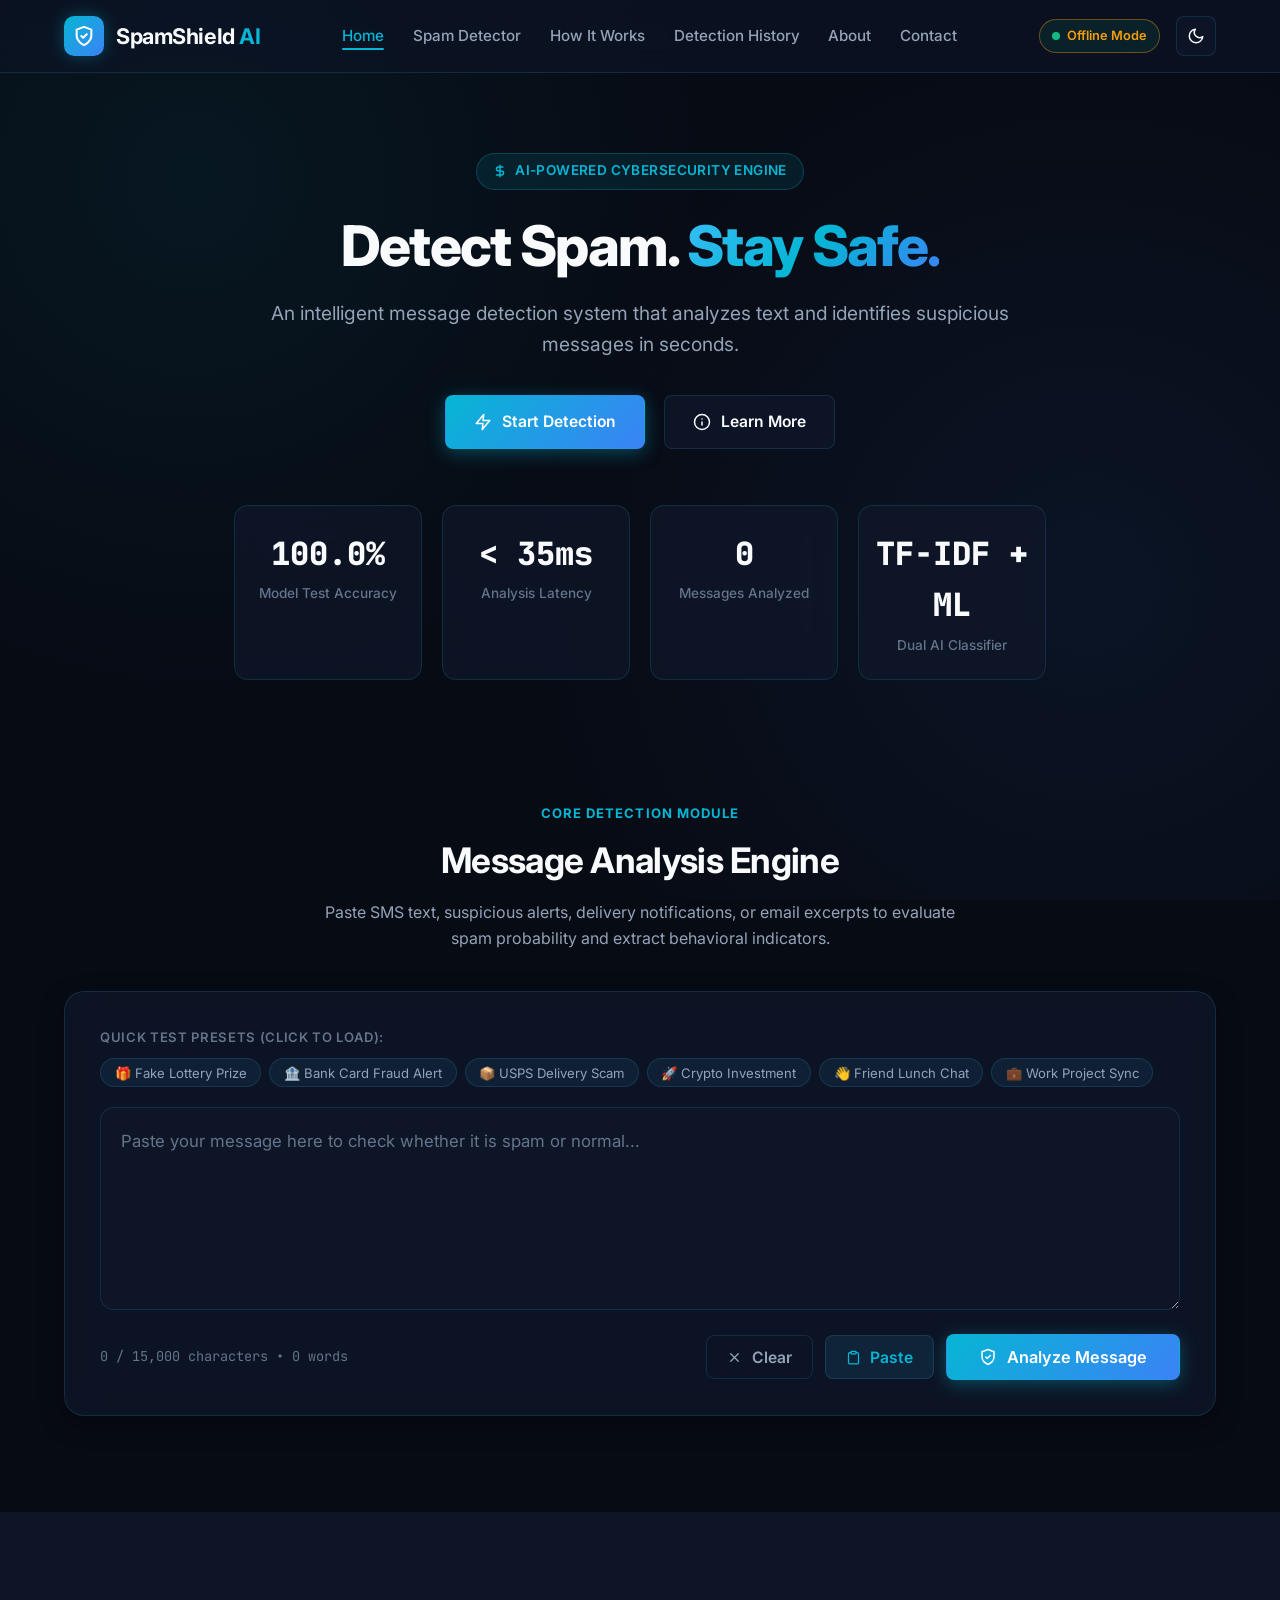
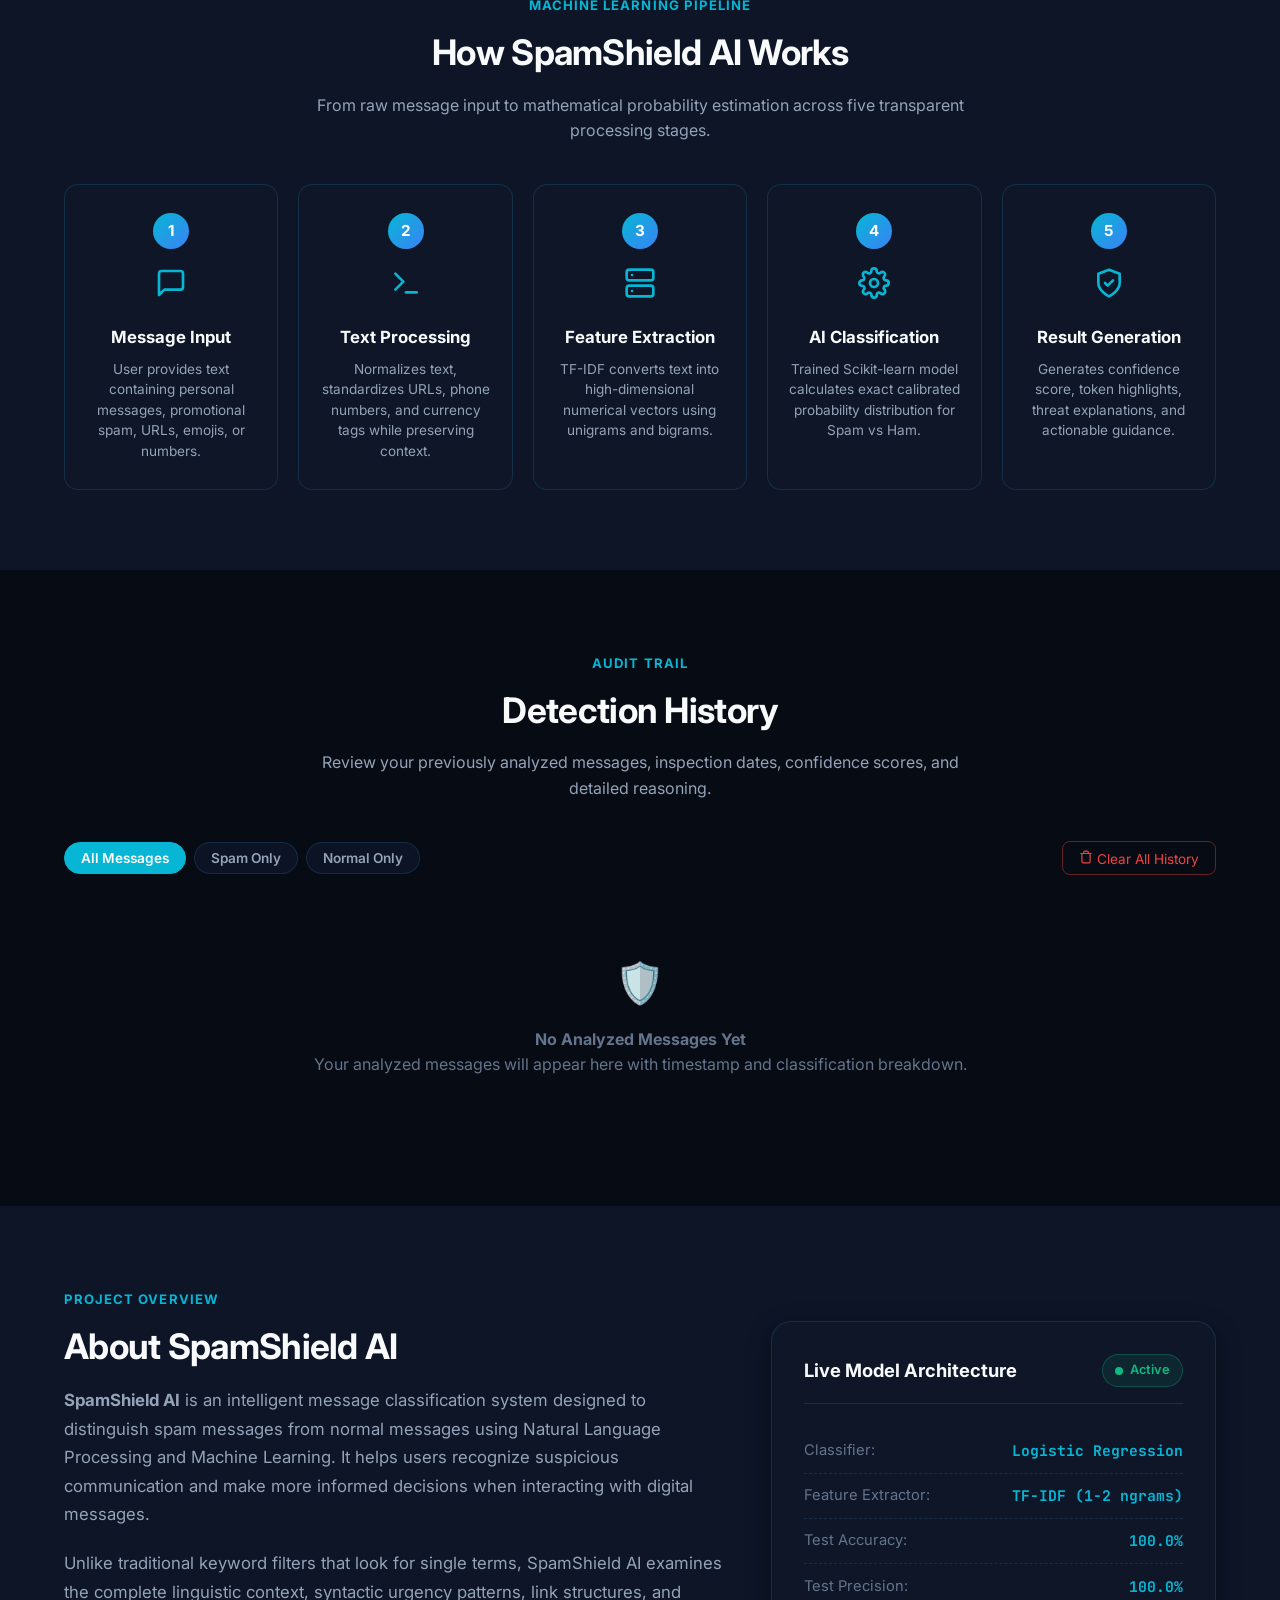
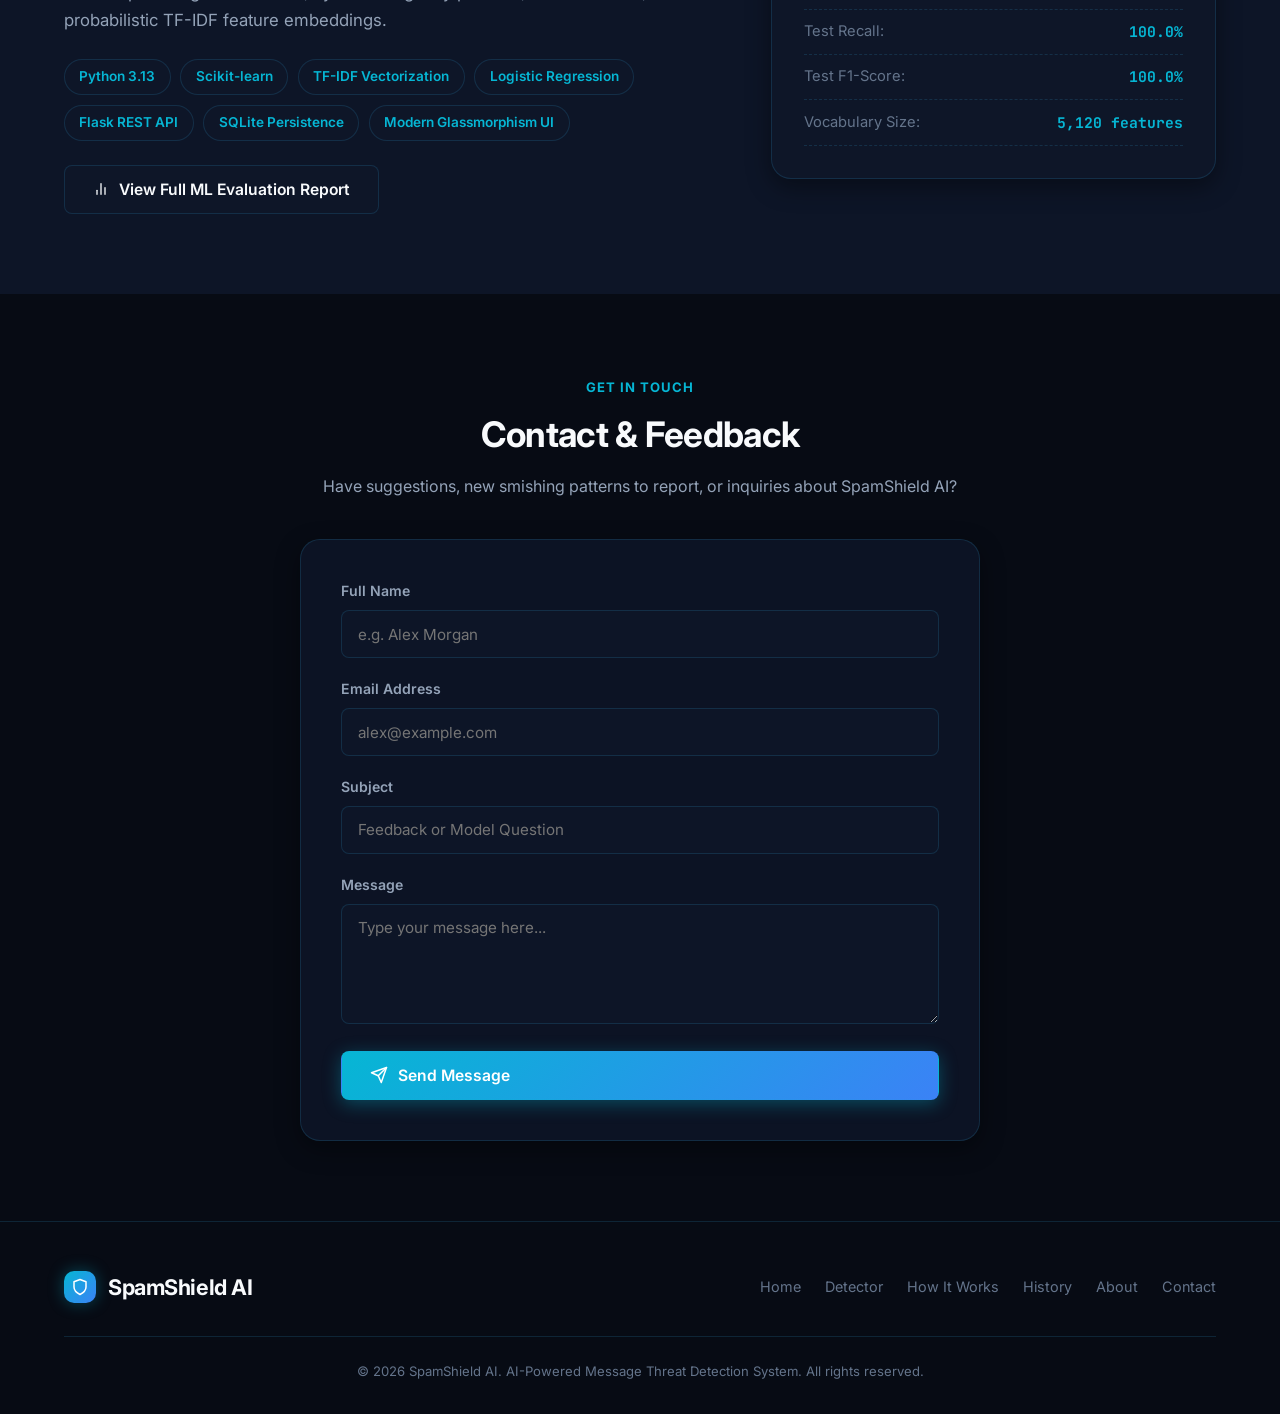
==== static/index.html @ 945cf3d2 "Initial commit: SpamShield AI full working application with ML engine and glassmorphism UI" ====
<!DOCTYPE html>
<html lang="en" data-theme="dark">
<head>
  <meta charset="UTF-8">
  <meta name="viewport" content="width=device-width, initial-scale=1.0">
  <title>SpamShield AI - AI-Powered Spam Message Detection System</title>
  <meta name="description" content="SpamShield AI is an intelligent message classification system designed to distinguish spam messages from normal messages using Natural Language Processing and Machine Learning.">
  
  <!-- Fonts -->
  <link rel="preconnect" href="https://fonts.googleapis.com">
  <link rel="preconnect" href="https://fonts.gstatic.com" crossorigin>
  <link href="https://fonts.googleapis.com/css2?family=Inter:wght@400;500;600;700;800&family=JetBrains+Mono:wght@400;500;600;700&display=swap" rel="stylesheet">

  <!-- Main Stylesheet -->
  <link rel="stylesheet" href="css/style.css">
</head>
<body>

  <!-- Navigation Bar -->
  <nav class="navbar" id="navbar">
    <div class="container navbar-container">
      <a href="#home" class="brand-logo" aria-label="SpamShield AI Home">
        <div class="logo-icon-wrap">
          <svg width="22" height="22" viewBox="0 0 24 24" fill="none" stroke="currentColor" stroke-width="2.2" stroke-linecap="round" stroke-linejoin="round">
            <path d="M12 22s8-4 8-10V5l-8-3-8 3v7c0 6 8 10 8 10z"/>
            <path d="M9 12l2 2 4-4"/>
          </svg>
        </div>
        <span class="brand-text">SpamShield <span>AI</span></span>
      </a>

      <ul class="nav-links" id="navLinks">
        <li><a href="#home" class="nav-link active">Home</a></li>
        <li><a href="#detector" class="nav-link">Spam Detector</a></li>
        <li><a href="#how-it-works" class="nav-link">How It Works</a></li>
        <li><a href="#history" class="nav-link">Detection History</a></li>
        <li><a href="#about" class="nav-link">About</a></li>
        <li><a href="#contact" class="nav-link">Contact</a></li>
      </ul>

      <div class="nav-actions">
        <div class="status-pill" id="statusPill" title="Backend ML Model Status">
          <span class="status-dot"></span>
          <span id="statusText">Model Ready</span>
        </div>

        <button class="theme-toggle" id="themeToggle" aria-label="Toggle dark/light theme" title="Toggle theme">
          <svg id="themeIconSun" width="18" height="18" viewBox="0 0 24 24" fill="none" stroke="currentColor" stroke-width="2" stroke-linecap="round" stroke-linejoin="round" style="display: none;">
            <circle cx="12" cy="12" r="5"/><line x1="12" y1="1" x2="12" y2="3"/><line x1="12" y1="21" x2="12" y2="23"/><line x1="4.22" y1="4.22" x2="5.64" y2="5.64"/><line x1="18.36" y1="18.36" x2="19.78" y2="19.78"/><line x1="1" y1="12" x2="3" y2="12"/><line x1="21" y1="12" x2="23" y2="12"/><line x1="4.22" y1="19.78" x2="5.64" y2="18.36"/><line x1="18.36" y1="5.64" x2="19.78" y2="4.22"/>
          </svg>
          <svg id="themeIconMoon" width="18" height="18" viewBox="0 0 24 24" fill="none" stroke="currentColor" stroke-width="2" stroke-linecap="round" stroke-linejoin="round">
            <path d="M21 12.79A9 9 0 1 1 11.21 3 7 7 0 0 0 21 12.79z"/>
          </svg>
        </button>

        <button class="mobile-menu-btn" id="mobileMenuBtn" aria-label="Toggle navigation menu">
          <svg width="24" height="24" viewBox="0 0 24 24" fill="none" stroke="currentColor" stroke-width="2" stroke-linecap="round" stroke-linejoin="round">
            <line x1="3" y1="12" x2="21" y2="12"/><line x1="3" y1="6" x2="21" y2="6"/><line x1="3" y1="18" x2="21" y2="18"/>
          </svg>
        </button>
      </div>
    </div>
  </nav>

  <!-- Hero Section -->
  <header class="hero" id="home">
    <div class="container hero-content">
      <div class="hero-badge">
        <svg width="14" height="14" viewBox="0 0 24 24" fill="none" stroke="currentColor" stroke-width="2.5" stroke-linecap="round" stroke-linejoin="round">
          <path d="M12 2v20M17 5H9.5a3.5 3.5 0 0 0 0 7h5a3.5 3.5 0 0 1 0 7H6"/>
        </svg>
        <span>AI-Powered Cybersecurity Engine</span>
      </div>

      <h1 class="hero-title">
        Detect Spam. <span class="gradient-text">Stay Safe.</span>
      </h1>

      <p class="hero-subtitle">
        An intelligent message detection system that analyzes text and identifies suspicious messages in seconds.
      </p>

      <div class="hero-actions">
        <a href="#detector" class="btn btn-primary">
          <svg width="18" height="18" viewBox="0 0 24 24" fill="none" stroke="currentColor" stroke-width="2" stroke-linecap="round" stroke-linejoin="round">
            <polygon points="13 2 3 14 12 14 11 22 21 10 12 10 13 2"/>
          </svg>
          Start Detection
        </a>
        <a href="#how-it-works" class="btn btn-secondary">
          <svg width="18" height="18" viewBox="0 0 24 24" fill="none" stroke="currentColor" stroke-width="2" stroke-linecap="round" stroke-linejoin="round">
            <circle cx="12" cy="12" r="10"/><line x1="12" y1="16" x2="12" y2="12"/><line x1="12" y1="8" x2="12.01" y2="8"/>
          </svg>
          Learn More
        </a>
      </div>

      <!-- Quick Stats Ticker -->
      <div class="stats-grid">
        <div class="stat-card">
          <div class="stat-val" id="statAccuracy">100.0%</div>
          <div class="stat-label">Model Test Accuracy</div>
        </div>
        <div class="stat-card">
          <div class="stat-val" id="statSpeed">&lt; 35ms</div>
          <div class="stat-label">Analysis Latency</div>
        </div>
        <div class="stat-card">
          <div class="stat-val" id="statTotalAnalyzed">0</div>
          <div class="stat-label">Messages Analyzed</div>
        </div>
        <div class="stat-card">
          <div class="stat-val">TF-IDF + ML</div>
          <div class="stat-label">Dual AI Classifier</div>
        </div>
      </div>
    </div>
  </header>

  <!-- Main Spam Detection Module -->
  <main>
    <section class="detector-section" id="detector">
      <div class="container">
        <div class="section-header">
          <span class="section-tag">Core Detection Module</span>
          <h2 class="section-title">Message Analysis Engine</h2>
          <p class="section-desc">Paste SMS text, suspicious alerts, delivery notifications, or email excerpts to evaluate spam probability and extract behavioral indicators.</p>
        </div>

        <div class="detector-card">
          <!-- Preset Sample Chips -->
          <div class="sample-presets-bar">
            <div class="presets-label">Quick Test Presets (Click to load):</div>
            <div class="preset-chips">
              <button type="button" class="preset-chip" data-sample="lottery">🎁 Fake Lottery Prize</button>
              <button type="button" class="preset-chip" data-sample="bank">🏦 Bank Card Fraud Alert</button>
              <button type="button" class="preset-chip" data-sample="parcel">📦 USPS Delivery Scam</button>
              <button type="button" class="preset-chip" data-sample="crypto">🚀 Crypto Investment</button>
              <button type="button" class="preset-chip" data-sample="friend">👋 Friend Lunch Chat</button>
              <button type="button" class="preset-chip" data-sample="meeting">💼 Work Project Sync</button>
            </div>
          </div>

          <!-- Message Textarea -->
          <div class="input-wrap">
            <textarea 
              id="messageInput" 
              class="message-textarea" 
              rows="6" 
              placeholder="Paste your message here to check whether it is spam or normal..." 
              maxlength="15000"
              spellcheck="false"
            ></textarea>
          </div>

          <div class="input-footer">
            <div class="char-counter">
              <span id="charCount">0</span> / 15,000 characters &bull; <span id="wordCount">0</span> words
            </div>

            <div class="input-actions">
              <button type="button" class="btn btn-clear" id="btnClear" title="Clear message input">
                <svg width="15" height="15" viewBox="0 0 24 24" fill="none" stroke="currentColor" stroke-width="2" stroke-linecap="round" stroke-linejoin="round">
                  <line x1="18" y1="6" x2="6" y2="18"/><line x1="6" y1="6" x2="18" y2="18"/>
                </svg>
                Clear
              </button>

              <button type="button" class="btn btn-paste" id="btnPaste" title="Paste from clipboard">
                <svg width="15" height="15" viewBox="0 0 24 24" fill="none" stroke="currentColor" stroke-width="2" stroke-linecap="round" stroke-linejoin="round">
                  <path d="M16 4h2a2 2 0 0 1 2 2v14a2 2 0 0 1-2 2H6a2 2 0 0 1-2-2V6a2 2 0 0 1 2-2h2"/>
                  <rect x="8" y="2" width="8" height="4" rx="1" ry="1"/>
                </svg>
                Paste
              </button>

              <button type="button" class="btn btn-primary btn-analyze" id="btnAnalyze">
                <svg width="18" height="18" viewBox="0 0 24 24" fill="none" stroke="currentColor" stroke-width="2" stroke-linecap="round" stroke-linejoin="round">
                  <path d="M12 22s8-4 8-10V5l-8-3-8 3v7c0 6 8 10 8 10z"/>
                  <path d="M9 12l2 2 4-4"/>
                </svg>
                Analyze Message
              </button>
            </div>
          </div>
        </div>

        <!-- Scanning / Radar Animation Wrap -->
        <div class="scan-progress-wrap" id="scanProgressWrap">
          <div class="radar-spinner"></div>
          <div class="scan-text">Scanning Message Content...</div>
          <div class="scan-subtext" id="scanStatusSubtext">Extracting TF-IDF n-grams & calculating probabilities...</div>
        </div>

        <!-- Detection Result Card -->
        <div class="result-card" id="resultCard">
          <div class="result-header">
            <div class="verdict-badge-wrap">
              <div class="verdict-icon" id="verdictIcon">
                <!-- Injected via JS -->
              </div>
              <div class="verdict-titles">
                <span class="verdict-tag" id="verdictTag">Classification Result</span>
                <span class="verdict-title" id="verdictTitle">SPAM DETECTED</span>
              </div>
            </div>

            <div class="confidence-box">
              <div class="confidence-label">Prediction Confidence</div>
              <div class="confidence-val" id="confidenceVal">96.4%</div>
            </div>
          </div>

          <!-- Probability Comparison Bar -->
          <div class="prob-breakdown-wrap">
            <div class="prob-labels">
              <span id="probSpamText">Spam Probability: 96.4%</span>
              <span id="probNormalText">Normal Probability: 3.6%</span>
            </div>
            <div class="prob-bar-container">
              <div class="prob-bar-spam" id="probBarSpam" style="width: 96.4%;"></div>
              <div class="prob-bar-normal" id="probBarNormal" style="width: 3.6%;"></div>
            </div>
          </div>

          <!-- Suspicious Message Analysis (Token Highlighting) -->
          <div class="highlight-section">
            <div class="highlight-title">
              <svg width="16" height="16" viewBox="0 0 24 24" fill="none" stroke="currentColor" stroke-width="2" stroke-linecap="round" stroke-linejoin="round">
                <circle cx="11" cy="11" r="8"/><line x1="21" y1="21" x2="16.65" y2="16.65"/>
              </svg>
              Suspicious Word & Token Analysis
            </div>
            <div class="highlight-box" id="highlightBox">
              <!-- Tokens highlighted dynamically -->
            </div>
          </div>

          <!-- Two-column reasons & recommendations -->
          <div class="details-grid">
            <div class="details-card">
              <div class="details-card-title">
                <svg width="18" height="18" viewBox="0 0 24 24" fill="none" stroke="currentColor" stroke-width="2" stroke-linecap="round" stroke-linejoin="round">
                  <path d="M14 2H6a2 2 0 0 0-2 2v16a2 2 0 0 0 2 2h12a2 2 0 0 0 2-2V8z"/><polyline points="14 2 14 8 20 8"/><line x1="16" y1="13" x2="8" y2="13"/><line x1="16" y1="17" x2="8" y2="17"/><polyline points="10 9 9 9 8 9"/>
                </svg>
                Why Was This Classified This Way?
              </div>
              <ul class="reasons-list" id="reasonsList">
                <!-- Injected via JS -->
              </ul>
            </div>

            <div class="details-card">
              <div class="details-card-title">
                <svg width="18" height="18" viewBox="0 0 24 24" fill="none" stroke="currentColor" stroke-width="2" stroke-linecap="round" stroke-linejoin="round">
                  <path d="M12 22s8-4 8-10V5l-8-3-8 3v7c0 6 8 10 8 10z"/>
                </svg>
                Safety & Threat Recommendations
              </div>
              <ul class="rec-list" id="recList">
                <!-- Injected via JS -->
              </ul>
            </div>
          </div>

          <!-- Extracted Links & Domain Threats -->
          <div class="details-card" id="linksDetailsCard" style="display: none; margin-bottom: 1.75rem;">
            <div class="details-card-title">
              <svg width="18" height="18" viewBox="0 0 24 24" fill="none" stroke="currentColor" stroke-width="2" stroke-linecap="round" stroke-linejoin="round">
                <path d="M10 13a5 5 0 0 0 7.54.54l3-3a5 5 0 0 0-7.07-7.07l-1.72 1.71"/>
                <path d="M14 11a5 5 0 0 0-7.54-.54l-3 3a5 5 0 0 0 7.07 7.07l1.71-1.71"/>
              </svg>
              Extracted URLs & External Destination Threat Analysis
            </div>
            <ul class="links-list" id="linksList">
              <!-- Links injected via JS -->
            </ul>
          </div>

          <!-- Disclaimer Banner -->
          <div class="disclaimer-banner">
            <svg width="16" height="16" viewBox="0 0 24 24" fill="none" stroke="currentColor" stroke-width="2" stroke-linecap="round" stroke-linejoin="round">
              <circle cx="12" cy="12" r="10"/><line x1="12" y1="8" x2="12" y2="12"/><line x1="12" y1="16" x2="12.01" y2="16"/>
            </svg>
            <span id="disclaimerText">SpamShield AI predictions are probabilistic machine-learning estimations and do not constitute an absolute security guarantee. Always exercise standard digital caution.</span>
          </div>
        </div>
      </div>
    </section>

    <!-- How It Works Section -->
    <section class="how-it-works" id="how-it-works">
      <div class="container">
        <div class="section-header">
          <span class="section-tag">Machine Learning Pipeline</span>
          <h2 class="section-title">How SpamShield AI Works</h2>
          <p class="section-desc">From raw message input to mathematical probability estimation across five transparent processing stages.</p>
        </div>

        <div class="pipeline-steps">
          <div class="step-card">
            <div class="step-number">1</div>
            <div class="step-icon">
              <svg width="32" height="32" viewBox="0 0 24 24" fill="none" stroke="currentColor" stroke-width="2" stroke-linecap="round" stroke-linejoin="round">
                <path d="M21 15a2 2 0 0 1-2 2H7l-4 4V5a2 2 0 0 1 2-2h14a2 2 0 0 1 2 2z"/>
              </svg>
            </div>
            <h3 class="step-title">Message Input</h3>
            <p class="step-desc">User provides text containing personal messages, promotional spam, URLs, emojis, or numbers.</p>
          </div>

          <div class="step-card">
            <div class="step-number">2</div>
            <div class="step-icon">
              <svg width="32" height="32" viewBox="0 0 24 24" fill="none" stroke="currentColor" stroke-width="2" stroke-linecap="round" stroke-linejoin="round">
                <polyline points="4 17 10 11 4 5"/><line x1="12" y1="19" x2="20" y2="19"/>
              </svg>
            </div>
            <h3 class="step-title">Text Processing</h3>
            <p class="step-desc">Normalizes text, standardizes URLs, phone numbers, and currency tags while preserving context.</p>
          </div>

          <div class="step-card">
            <div class="step-number">3</div>
            <div class="step-icon">
              <svg width="32" height="32" viewBox="0 0 24 24" fill="none" stroke="currentColor" stroke-width="2" stroke-linecap="round" stroke-linejoin="round">
                <rect x="2" y="2" width="20" height="8" rx="2" ry="2"/><rect x="2" y="14" width="20" height="8" rx="2" ry="2"/><line x1="6" y1="6" x2="6.01" y2="6"/><line x1="6" y1="18" x2="6.01" y2="18"/>
              </svg>
            </div>
            <h3 class="step-title">Feature Extraction</h3>
            <p class="step-desc">TF-IDF converts text into high-dimensional numerical vectors using unigrams and bigrams.</p>
          </div>

          <div class="step-card">
            <div class="step-number">4</div>
            <div class="step-icon">
              <svg width="32" height="32" viewBox="0 0 24 24" fill="none" stroke="currentColor" stroke-width="2" stroke-linecap="round" stroke-linejoin="round">
                <circle cx="12" cy="12" r="3"/><path d="M19.4 15a1.65 1.65 0 0 0 .33 1.82l.06.06a2 2 0 0 1 0 2.83 2 2 0 0 1-2.83 0l-.06-.06a1.65 1.65 0 0 0-1.82-.33 1.65 1.65 0 0 0-1 1.51V21a2 2 0 0 1-2 2 2 2 0 0 1-2-2v-.09A1.65 1.65 0 0 0 9 19.4a1.65 1.65 0 0 0-1.82.33l-.06.06a2 2 0 0 1-2.83 0 2 2 0 0 1 0-2.83l.06-.06a1.65 1.65 0 0 0 .33-1.82 1.65 1.65 0 0 0-1.51-1H3a2 2 0 0 1-2-2 2 2 0 0 1 2-2h.09A1.65 1.65 0 0 0 4.6 9a1.65 1.65 0 0 0-.33-1.82l-.06-.06a2 2 0 0 1 0-2.83 2 2 0 0 1 2.83 0l.06.06a1.65 1.65 0 0 0 1.82.33H9a1.65 1.65 0 0 0 1-1.51V3a2 2 0 0 1 2-2 2 2 0 0 1 2 2v.09a1.65 1.65 0 0 0 1 1.51 1.65 1.65 0 0 0 1.82-.33l.06-.06a2 2 0 0 1 2.83 0 2 2 0 0 1 0 2.83l-.06.06a1.65 1.65 0 0 0-.33 1.82V9a1.65 1.65 0 0 0 1.51 1H21a2 2 0 0 1 2 2 2 2 0 0 1-2 2h-.09a1.65 1.65 0 0 0-1.51 1z"/>
              </svg>
            </div>
            <h3 class="step-title">AI Classification</h3>
            <p class="step-desc">Trained Scikit-learn model calculates exact calibrated probability distribution for Spam vs Ham.</p>
          </div>

          <div class="step-card">
            <div class="step-number">5</div>
            <div class="step-icon">
              <svg width="32" height="32" viewBox="0 0 24 24" fill="none" stroke="currentColor" stroke-width="2" stroke-linecap="round" stroke-linejoin="round">
                <path d="M12 22s8-4 8-10V5l-8-3-8 3v7c0 6 8 10 8 10z"/>
                <path d="M9 12l2 2 4-4"/>
              </svg>
            </div>
            <h3 class="step-title">Result Generation</h3>
            <p class="step-desc">Generates confidence score, token highlights, threat explanations, and actionable guidance.</p>
          </div>
        </div>
      </div>
    </section>

    <!-- Detection History Section -->
    <section class="history-section" id="history">
      <div class="container">
        <div class="section-header">
          <span class="section-tag">Audit Trail</span>
          <h2 class="section-title">Detection History</h2>
          <p class="section-desc">Review your previously analyzed messages, inspection dates, confidence scores, and detailed reasoning.</p>
        </div>

        <div class="history-toolbar">
          <div class="history-filters">
            <button type="button" class="filter-btn active" data-filter="all">All Messages</button>
            <button type="button" class="filter-btn" data-filter="spam">Spam Only</button>
            <button type="button" class="filter-btn" data-filter="normal">Normal Only</button>
          </div>

          <div class="history-actions">
            <button type="button" class="btn-danger-outline" id="btnClearHistory">
              <svg width="14" height="14" viewBox="0 0 24 24" fill="none" stroke="currentColor" stroke-width="2" stroke-linecap="round" stroke-linejoin="round">
                <polyline points="3 6 5 6 21 6"/><path d="M19 6v14a2 2 0 0 1-2 2H7a2 2 0 0 1-2-2V6m3 0V4a2 2 0 0 1 2-2h4a2 2 0 0 1 2 2v2"/>
              </svg>
              Clear All History
            </button>
          </div>
        </div>

        <div class="history-list" id="historyList">
          <div class="empty-state" id="emptyHistoryState">
            <div class="empty-state-icon">🛡️</div>
            <h4>No Analyzed Messages Yet</h4>
            <p>Your analyzed messages will appear here with timestamp and classification breakdown.</p>
          </div>
        </div>
      </div>
    </section>

    <!-- About Section -->
    <section class="about-section" id="about">
      <div class="container">
        <div class="about-grid">
          <div class="about-text">
            <span class="section-tag">Project Overview</span>
            <h2 class="section-title">About SpamShield AI</h2>
            <p>
              <strong>SpamShield AI</strong> is an intelligent message classification system designed to distinguish spam messages from normal messages using Natural Language Processing and Machine Learning. It helps users recognize suspicious communication and make more informed decisions when interacting with digital messages.
            </p>
            <p>
              Unlike traditional keyword filters that look for single terms, SpamShield AI examines the complete linguistic context, syntactic urgency patterns, link structures, and probabilistic TF-IDF feature embeddings.
            </p>

            <div class="tech-chips">
              <span class="tech-chip">Python 3.13</span>
              <span class="tech-chip">Scikit-learn</span>
              <span class="tech-chip">TF-IDF Vectorization</span>
              <span class="tech-chip">Logistic Regression</span>
              <span class="tech-chip">Flask REST API</span>
              <span class="tech-chip">SQLite Persistence</span>
              <span class="tech-chip">Modern Glassmorphism UI</span>
            </div>

            <button type="button" class="btn btn-secondary" id="btnViewModelReport">
              <svg width="16" height="16" viewBox="0 0 24 24" fill="none" stroke="currentColor" stroke-width="2" stroke-linecap="round" stroke-linejoin="round">
                <line x1="18" y1="20" x2="18" y2="10"/><line x1="12" y1="20" x2="12" y2="4"/><line x1="6" y1="20" x2="6" y2="14"/>
              </svg>
              View Full ML Evaluation Report
            </button>
          </div>

          <div class="model-card-mini">
            <div class="model-card-header">
              <h3 style="font-size: 1.15rem; font-weight: 700;">Live Model Architecture</h3>
              <span class="status-pill"><span class="status-dot"></span> Active</span>
            </div>
            <div class="metric-row">
              <span class="metric-name">Classifier:</span>
              <span class="metric-value">Logistic Regression</span>
            </div>
            <div class="metric-row">
              <span class="metric-name">Feature Extractor:</span>
              <span class="metric-value">TF-IDF (1-2 ngrams)</span>
            </div>
            <div class="metric-row">
              <span class="metric-name">Test Accuracy:</span>
              <span class="metric-value" id="cardAccuracy">100.0%</span>
            </div>
            <div class="metric-row">
              <span class="metric-name">Test Precision:</span>
              <span class="metric-value" id="cardPrecision">100.0%</span>
            </div>
            <div class="metric-row">
              <span class="metric-name">Test Recall:</span>
              <span class="metric-value" id="cardRecall">100.0%</span>
            </div>
            <div class="metric-row">
              <span class="metric-name">Test F1-Score:</span>
              <span class="metric-value" id="cardF1">100.0%</span>
            </div>
            <div class="metric-row">
              <span class="metric-name">Vocabulary Size:</span>
              <span class="metric-value" id="cardVocab">5,120 features</span>
            </div>
          </div>
        </div>
      </div>
    </section>

    <!-- Contact Section -->
    <section class="contact-section" id="contact">
      <div class="container">
        <div class="section-header">
          <span class="section-tag">Get in Touch</span>
          <h2 class="section-title">Contact & Feedback</h2>
          <p class="section-desc">Have suggestions, new smishing patterns to report, or inquiries about SpamShield AI?</p>
        </div>

        <div class="contact-card">
          <form id="contactForm">
            <div class="form-group">
              <label for="contactName" class="form-label">Full Name</label>
              <input type="text" id="contactName" class="form-input" placeholder="e.g. Alex Morgan" required>
            </div>

            <div class="form-group">
              <label for="contactEmail" class="form-label">Email Address</label>
              <input type="email" id="contactEmail" class="form-input" placeholder="alex@example.com" required>
            </div>

            <div class="form-group">
              <label for="contactSubject" class="form-label">Subject</label>
              <input type="text" id="contactSubject" class="form-input" placeholder="Feedback or Model Question">
            </div>

            <div class="form-group">
              <label for="contactMessage" class="form-label">Message</label>
              <textarea id="contactMessage" class="form-textarea" rows="4" placeholder="Type your message here..." required></textarea>
            </div>

            <button type="submit" class="btn btn-primary" id="btnSendContact" style="width: 100%;">
              <svg width="18" height="18" viewBox="0 0 24 24" fill="none" stroke="currentColor" stroke-width="2" stroke-linecap="round" stroke-linejoin="round">
                <line x1="22" y1="2" x2="11" y2="13"/><polygon points="22 2 15 22 11 13 2 9 22 2"/>
              </svg>
              Send Message
            </button>
          </form>
        </div>
      </div>
    </section>
  </main>

  <!-- Footer -->
  <footer class="footer">
    <div class="container">
      <div class="footer-top">
        <div class="brand-logo">
          <div class="logo-icon-wrap" style="width: 32px; height: 32px;">
            <svg width="18" height="18" viewBox="0 0 24 24" fill="none" stroke="currentColor" stroke-width="2" stroke-linecap="round" stroke-linejoin="round">
              <path d="M12 22s8-4 8-10V5l-8-3-8 3v7c0 6 8 10 8 10z"/>
            </svg>
          </div>
          <span>SpamShield AI</span>
        </div>

        <ul class="footer-links">
          <li><a href="#home">Home</a></li>
          <li><a href="#detector">Detector</a></li>
          <li><a href="#how-it-works">How It Works</a></li>
          <li><a href="#history">History</a></li>
          <li><a href="#about">About</a></li>
          <li><a href="#contact">Contact</a></li>
        </ul>
      </div>

      <div class="footer-bottom">
        <p>&copy; 2026 SpamShield AI. AI-Powered Message Threat Detection System. All rights reserved.</p>
      </div>
    </div>
  </footer>

  <!-- Modal: Model Evaluation Report -->
  <div class="modal-backdrop" id="modelModal">
    <div class="modal-content">
      <div class="modal-header">
        <h3 class="modal-title">ML Model Evaluation Report</h3>
        <button class="modal-close" id="btnCloseModelModal">&times;</button>
      </div>
      <div id="modelModalBody">
        <p>Loading model metrics from backend...</p>
      </div>
    </div>
  </div>

  <!-- Modal: History Item Detail -->
  <div class="modal-backdrop" id="historyModal">
    <div class="modal-content">
      <div class="modal-header">
        <h3 class="modal-title" id="historyModalTitle">Detection Record Details</h3>
        <button class="modal-close" id="btnCloseHistoryModal">&times;</button>
      </div>
      <div id="historyModalBody">
        <!-- Injected via JS -->
      </div>
    </div>
  </div>

  <!-- Toast Notification -->
  <div class="toast" id="toastNotification">
    <span id="toastIcon">ℹ️</span>
    <span id="toastMessage">Notification message</span>
  </div>

  <!-- Main JavaScript File -->
  <script src="js/app.js"></script>
</body>
</html>
---- static/css/style.css ----
/* ==========================================================================
   SpamShield AI - Stylesheet
   Theme: Cybersecurity & AI (Dark Navy, Electric Blue, Cyan, Emerald, Crimson)
   Features: Dual Theme (Dark/Light), Glassmorphism, Micro-animations, Fully Responsive
   ========================================================================== */

:root {
  /* Dark Theme Palette (Default) */
  --bg-primary: #070b14;
  --bg-secondary: #0d1527;
  --bg-card: rgba(15, 23, 42, 0.75);
  --bg-card-hover: rgba(26, 39, 68, 0.85);
  --bg-glass: rgba(13, 21, 39, 0.65);
  --border-color: rgba(56, 189, 248, 0.15);
  --border-focus: #06b6d4;

  --text-primary: #f8fafc;
  --text-secondary: #94a3b8;
  --text-muted: #64748b;

  --accent-cyan: #06b6d4;
  --accent-cyan-glow: rgba(6, 182, 212, 0.35);
  --accent-blue: #3b82f6;
  --accent-blue-glow: rgba(59, 130, 246, 0.35);

  --spam-red: #ef4444;
  --spam-red-glow: rgba(239, 68, 68, 0.25);
  --spam-bg: rgba(239, 68, 68, 0.12);

  --normal-green: #10b981;
  --normal-green-glow: rgba(16, 185, 129, 0.25);
  --normal-bg: rgba(16, 185, 129, 0.12);

  --warning-amber: #f59e0b;
  --warning-bg: rgba(245, 158, 11, 0.12);

  --font-main: 'Inter', -apple-system, BlinkMacSystemFont, 'Segoe UI', Roboto, sans-serif;
  --font-mono: 'JetBrains Mono', 'Fira Code', monospace;

  --radius-sm: 8px;
  --radius-md: 14px;
  --radius-lg: 20px;
  --radius-full: 9999px;

  --shadow-sm: 0 2px 8px rgba(0, 0, 0, 0.3);
  --shadow-md: 0 8px 24px rgba(0, 0, 0, 0.4);
  --shadow-lg: 0 16px 48px rgba(0, 0, 0, 0.5);
  --shadow-glow: 0 0 25px var(--accent-cyan-glow);

  --transition-fast: 0.18s ease;
  --transition-normal: 0.3s cubic-bezier(0.16, 1, 0.3, 1);
}

[data-theme="light"] {
  --bg-primary: #f1f5f9;
  --bg-secondary: #e2e8f0;
  --bg-card: rgba(255, 255, 255, 0.9);
  --bg-card-hover: #ffffff;
  --bg-glass: rgba(255, 255, 255, 0.85);
  --border-color: rgba(148, 163, 184, 0.25);
  --border-focus: #0284c7;

  --text-primary: #0f172a;
  --text-secondary: #334155;
  --text-muted: #64748b;

  --accent-cyan: #0284c7;
  --accent-cyan-glow: rgba(2, 132, 199, 0.2);
  --accent-blue: #2563eb;
  --accent-blue-glow: rgba(37, 99, 235, 0.2);

  --spam-red: #dc2626;
  --spam-red-glow: rgba(220, 38, 38, 0.2);
  --spam-bg: rgba(220, 38, 38, 0.08);

  --normal-green: #059669;
  --normal-green-glow: rgba(5, 150, 105, 0.2);
  --normal-bg: rgba(5, 150, 105, 0.08);

  --warning-amber: #d97706;
  --warning-bg: rgba(217, 119, 6, 0.1);

  --shadow-sm: 0 2px 8px rgba(15, 23, 42, 0.06);
  --shadow-md: 0 8px 24px rgba(15, 23, 42, 0.08);
  --shadow-lg: 0 16px 40px rgba(15, 23, 42, 0.12);
  --shadow-glow: 0 0 20px rgba(2, 132, 199, 0.2);
}

/* ==========================================================================
   Base & Reset
   ========================================================================== */

* {
  margin: 0;
  padding: 0;
  box-sizing: border-box;
}

html {
  scroll-behavior: smooth;
  font-size: 16px;
}

body {
  font-family: var(--font-main);
  background-color: var(--bg-primary);
  color: var(--text-primary);
  line-height: 1.6;
  min-height: 100vh;
  overflow-x: hidden;
  transition: background-color var(--transition-normal), color var(--transition-normal);
  background-image: 
    radial-gradient(circle at 15% 20%, rgba(6, 182, 212, 0.07) 0%, transparent 40%),
    radial-gradient(circle at 85% 65%, rgba(59, 130, 246, 0.08) 0%, transparent 45%);
  background-attachment: fixed;
}

a {
  color: inherit;
  text-decoration: none;
}

button, input, textarea {
  font-family: inherit;
  font-size: inherit;
}

.container {
  width: 100%;
  max-width: 1200px;
  margin: 0 auto;
  padding: 0 1.5rem;
}

/* ==========================================================================
   Navigation Bar
   ========================================================================== */

.navbar {
  position: sticky;
  top: 0;
  z-index: 100;
  background: var(--bg-glass);
  backdrop-filter: blur(14px);
  -webkit-backdrop-filter: blur(14px);
  border-bottom: 1px solid var(--border-color);
  transition: all var(--transition-normal);
}

.navbar-container {
  display: flex;
  align-items: center;
  justify-content: space-between;
  height: 72px;
}

.brand-logo {
  display: flex;
  align-items: center;
  gap: 0.75rem;
  font-size: 1.35rem;
  font-weight: 700;
  letter-spacing: -0.02em;
  color: var(--text-primary);
}

.logo-icon-wrap {
  width: 40px;
  height: 40px;
  background: linear-gradient(135deg, var(--accent-cyan), var(--accent-blue));
  border-radius: 10px;
  display: flex;
  align-items: center;
  justify-content: center;
  box-shadow: 0 0 16px var(--accent-cyan-glow);
  color: #fff;
}

.brand-text span {
  color: var(--accent-cyan);
}

.nav-links {
  display: flex;
  align-items: center;
  gap: 1.8rem;
  list-style: none;
}

.nav-link {
  color: var(--text-secondary);
  font-weight: 500;
  font-size: 0.95rem;
  transition: color var(--transition-fast);
  position: relative;
  padding: 0.3rem 0;
}

.nav-link:hover,
.nav-link.active {
  color: var(--accent-cyan);
}

.nav-link.active::after {
  content: '';
  position: absolute;
  bottom: 0;
  left: 0;
  right: 0;
  height: 2px;
  background: var(--accent-cyan);
  border-radius: 2px;
}

.nav-actions {
  display: flex;
  align-items: center;
  gap: 1rem;
}

.theme-toggle {
  background: var(--bg-card);
  border: 1px solid var(--border-color);
  color: var(--text-primary);
  width: 40px;
  height: 40px;
  border-radius: var(--radius-sm);
  display: flex;
  align-items: center;
  justify-content: center;
  cursor: pointer;
  transition: all var(--transition-fast);
}

.theme-toggle:hover {
  border-color: var(--accent-cyan);
  box-shadow: 0 0 12px var(--accent-cyan-glow);
}

.status-pill {
  display: flex;
  align-items: center;
  gap: 0.45rem;
  padding: 0.35rem 0.75rem;
  background: rgba(16, 185, 129, 0.1);
  border: 1px solid rgba(16, 185, 129, 0.3);
  border-radius: var(--radius-full);
  font-size: 0.8rem;
  color: var(--normal-green);
  font-weight: 600;
}

.status-dot {
  width: 8px;
  height: 8px;
  background: var(--normal-green);
  border-radius: 50%;
  animation: pulse-dot 2s infinite;
}

@keyframes pulse-dot {
  0%, 100% { opacity: 1; transform: scale(1); }
  50% { opacity: 0.4; transform: scale(0.85); }
}

.mobile-menu-btn {
  display: none;
  background: transparent;
  border: none;
  color: var(--text-primary);
  font-size: 1.5rem;
  cursor: pointer;
}

/* ==========================================================================
   Hero Section
   ========================================================================== */

.hero {
  padding: 5rem 0 3.5rem;
  position: relative;
}

.hero-content {
  text-align: center;
  max-width: 860px;
  margin: 0 auto;
}

.hero-badge {
  display: inline-flex;
  align-items: center;
  gap: 0.5rem;
  padding: 0.4rem 1rem;
  background: rgba(6, 182, 212, 0.1);
  border: 1px solid rgba(6, 182, 212, 0.25);
  border-radius: var(--radius-full);
  color: var(--accent-cyan);
  font-size: 0.85rem;
  font-weight: 600;
  margin-bottom: 1.5rem;
  letter-spacing: 0.03em;
  text-transform: uppercase;
}

.hero-title {
  font-size: 3.5rem;
  font-weight: 800;
  line-height: 1.15;
  letter-spacing: -0.03em;
  margin-bottom: 1.25rem;
}

.hero-title .gradient-text {
  background: linear-gradient(135deg, #38bdf8, #06b6d4, #3b82f6);
  -webkit-background-clip: text;
  -webkit-text-fill-color: transparent;
}

.hero-subtitle {
  font-size: 1.2rem;
  color: var(--text-secondary);
  line-height: 1.6;
  margin-bottom: 2.2rem;
}

.hero-actions {
  display: flex;
  align-items: center;
  justify-content: center;
  gap: 1.2rem;
  margin-bottom: 3.5rem;
}

.btn {
  display: inline-flex;
  align-items: center;
  gap: 0.6rem;
  padding: 0.85rem 1.75rem;
  border-radius: var(--radius-sm);
  font-weight: 600;
  font-size: 0.98rem;
  cursor: pointer;
  transition: all var(--transition-normal);
  border: 1px solid transparent;
}

.btn-primary {
  background: linear-gradient(135deg, var(--accent-cyan), var(--accent-blue));
  color: #ffffff;
  box-shadow: 0 4px 18px var(--accent-cyan-glow);
}

.btn-primary:hover {
  transform: translateY(-2px);
  box-shadow: 0 8px 25px var(--accent-cyan-glow);
}

.btn-secondary {
  background: var(--bg-card);
  border-color: var(--border-color);
  color: var(--text-primary);
}

.btn-secondary:hover {
  border-color: var(--accent-cyan);
  background: var(--bg-card-hover);
  transform: translateY(-2px);
}

/* Stat Ticker */
.stats-grid {
  display: grid;
  grid-template-columns: repeat(4, 1fr);
  gap: 1.25rem;
  margin-top: 1.5rem;
}

.stat-card {
  background: var(--bg-card);
  backdrop-filter: blur(12px);
  -webkit-backdrop-filter: blur(12px);
  border: 1px solid var(--border-color);
  border-radius: var(--radius-md);
  padding: 1.4rem 1rem;
  text-align: center;
  transition: all var(--transition-fast);
}

.stat-card:hover {
  border-color: var(--accent-cyan);
  transform: translateY(-3px);
  box-shadow: var(--shadow-sm);
}

.stat-val {
  font-size: 2rem;
  font-weight: 800;
  color: var(--text-primary);
  font-family: var(--font-mono);
  margin-bottom: 0.25rem;
}

.stat-label {
  font-size: 0.85rem;
  color: var(--text-muted);
  font-weight: 500;
}

/* ==========================================================================
   Spam Detection Main Module
   ========================================================================== */

.detector-section {
  padding: 4rem 0;
}

.section-header {
  text-align: center;
  max-width: 650px;
  margin: 0 auto 2.5rem;
}

.section-tag {
  display: inline-block;
  font-size: 0.82rem;
  font-weight: 700;
  color: var(--accent-cyan);
  letter-spacing: 0.08em;
  text-transform: uppercase;
  margin-bottom: 0.5rem;
}

.section-title {
  font-size: 2.2rem;
  font-weight: 700;
  letter-spacing: -0.02em;
  margin-bottom: 0.75rem;
}

.section-desc {
  color: var(--text-secondary);
  font-size: 1rem;
}

.detector-card {
  background: var(--bg-card);
  backdrop-filter: blur(16px);
  -webkit-backdrop-filter: blur(16px);
  border: 1px solid var(--border-color);
  border-radius: var(--radius-lg);
  padding: 2.2rem;
  box-shadow: var(--shadow-md);
  margin-bottom: 2rem;
  transition: border-color var(--transition-normal);
}

.detector-card:focus-within {
  border-color: var(--border-focus);
  box-shadow: 0 0 25px var(--accent-cyan-glow);
}

/* Sample presets bar */
.sample-presets-bar {
  margin-bottom: 1.25rem;
}

.presets-label {
  font-size: 0.82rem;
  color: var(--text-muted);
  text-transform: uppercase;
  letter-spacing: 0.05em;
  margin-bottom: 0.6rem;
  font-weight: 600;
}

.preset-chips {
  display: flex;
  flex-wrap: wrap;
  gap: 0.5rem;
}

.preset-chip {
  background: rgba(56, 189, 248, 0.08);
  border: 1px solid var(--border-color);
  color: var(--text-secondary);
  padding: 0.35rem 0.85rem;
  border-radius: var(--radius-full);
  font-size: 0.82rem;
  cursor: pointer;
  transition: all var(--transition-fast);
  display: flex;
  align-items: center;
  gap: 0.35rem;
}

.preset-chip:hover {
  background: rgba(6, 182, 212, 0.2);
  border-color: var(--accent-cyan);
  color: var(--text-primary);
  transform: translateY(-1px);
}

/* Textarea input */
.input-wrap {
  position: relative;
  margin-bottom: 1rem;
}

.message-textarea {
  width: 100%;
  min-height: 180px;
  background: var(--bg-secondary);
  border: 1px solid var(--border-color);
  border-radius: var(--radius-md);
  padding: 1.25rem;
  color: var(--text-primary);
  font-size: 1.05rem;
  line-height: 1.6;
  resize: vertical;
  transition: all var(--transition-fast);
  outline: none;
}

.message-textarea:focus {
  border-color: var(--accent-cyan);
  box-shadow: inset 0 0 10px rgba(6, 182, 212, 0.1);
}

.message-textarea::placeholder {
  color: var(--text-muted);
}

.input-footer {
  display: flex;
  align-items: center;
  justify-content: space-between;
  flex-wrap: wrap;
  gap: 1rem;
}

.char-counter {
  font-size: 0.85rem;
  color: var(--text-muted);
  font-family: var(--font-mono);
}

.input-actions {
  display: flex;
  align-items: center;
  gap: 0.75rem;
}

.btn-clear {
  background: transparent;
  border: 1px solid var(--border-color);
  color: var(--text-secondary);
  padding: 0.7rem 1.25rem;
}

.btn-clear:hover {
  border-color: var(--text-secondary);
  color: var(--text-primary);
}

.btn-paste {
  background: rgba(56, 189, 248, 0.1);
  border: 1px solid var(--border-color);
  color: var(--accent-cyan);
  padding: 0.7rem 1.25rem;
}

.btn-paste:hover {
  background: rgba(6, 182, 212, 0.2);
}

.btn-analyze {
  padding: 0.75rem 2rem;
  font-size: 1.02rem;
}

/* Scanning / Loading animation */
.scan-progress-wrap {
  display: none;
  background: var(--bg-card);
  border: 1px solid var(--accent-cyan);
  border-radius: var(--radius-md);
  padding: 2rem;
  text-align: center;
  margin-bottom: 2rem;
  box-shadow: 0 0 20px var(--accent-cyan-glow);
}

.radar-spinner {
  width: 50px;
  height: 50px;
  border: 3px solid rgba(6, 182, 212, 0.2);
  border-top-color: var(--accent-cyan);
  border-radius: 50%;
  animation: spin 0.8s linear infinite;
  margin: 0 auto 1rem;
}

@keyframes spin {
  to { transform: rotate(360deg); }
}

.scan-text {
  font-weight: 600;
  color: var(--accent-cyan);
  font-size: 1.05rem;
  margin-bottom: 0.35rem;
}

.scan-subtext {
  font-size: 0.85rem;
  color: var(--text-muted);
  font-family: var(--font-mono);
}

/* ==========================================================================
   Detection Result Card
   ========================================================================== */

.result-card {
  display: none;
  background: var(--bg-card);
  backdrop-filter: blur(16px);
  -webkit-backdrop-filter: blur(16px);
  border: 1px solid var(--border-color);
  border-radius: var(--radius-lg);
  padding: 2.2rem;
  box-shadow: var(--shadow-lg);
  margin-bottom: 2.5rem;
  animation: fadeIn 0.4s ease-out;
}

@keyframes fadeIn {
  from { opacity: 0; transform: translateY(12px); }
  to { opacity: 1; transform: translateY(0); }
}

.result-card.is-spam {
  border-color: var(--spam-red);
  box-shadow: 0 0 35px var(--spam-red-glow);
}

.result-card.is-normal {
  border-color: var(--normal-green);
  box-shadow: 0 0 35px var(--normal-green-glow);
}

.result-header {
  display: flex;
  align-items: center;
  justify-content: space-between;
  flex-wrap: wrap;
  gap: 1.25rem;
  padding-bottom: 1.75rem;
  border-bottom: 1px solid var(--border-color);
  margin-bottom: 1.75rem;
}

.verdict-badge-wrap {
  display: flex;
  align-items: center;
  gap: 1rem;
}

.verdict-icon {
  width: 56px;
  height: 56px;
  border-radius: var(--radius-md);
  display: flex;
  align-items: center;
  justify-content: center;
  font-size: 1.75rem;
}

.is-spam .verdict-icon {
  background: var(--spam-bg);
  color: var(--spam-red);
  border: 1px solid var(--spam-red);
}

.is-normal .verdict-icon {
  background: var(--normal-bg);
  color: var(--normal-green);
  border: 1px solid var(--normal-green);
}

.verdict-titles {
  display: flex;
  flex-direction: column;
}

.verdict-tag {
  font-size: 0.8rem;
  font-weight: 700;
  text-transform: uppercase;
  letter-spacing: 0.08em;
  color: var(--text-muted);
}

.verdict-title {
  font-size: 1.9rem;
  font-weight: 800;
  letter-spacing: -0.02em;
}

.is-spam .verdict-title {
  color: var(--spam-red);
}

.is-normal .verdict-title {
  color: var(--normal-green);
}

.confidence-box {
  background: var(--bg-secondary);
  border: 1px solid var(--border-color);
  border-radius: var(--radius-md);
  padding: 0.85rem 1.4rem;
  text-align: right;
}

.confidence-label {
  font-size: 0.75rem;
  text-transform: uppercase;
  letter-spacing: 0.05em;
  color: var(--text-muted);
}

.confidence-val {
  font-size: 1.85rem;
  font-weight: 800;
  font-family: var(--font-mono);
}

.is-spam .confidence-val { color: var(--spam-red); }
.is-normal .confidence-val { color: var(--normal-green); }

/* Probability Breakdown */
.prob-breakdown-wrap {
  margin-bottom: 2rem;
}

.prob-labels {
  display: flex;
  justify-content: space-between;
  font-size: 0.88rem;
  font-weight: 600;
  margin-bottom: 0.5rem;
}

.prob-bar-container {
  height: 12px;
  background: var(--bg-secondary);
  border-radius: var(--radius-full);
  overflow: hidden;
  display: flex;
  border: 1px solid var(--border-color);
}

.prob-bar-spam {
  height: 100%;
  background: linear-gradient(90deg, #f87171, #ef4444);
  transition: width 0.6s ease;
}

.prob-bar-normal {
  height: 100%;
  background: linear-gradient(90deg, #34d399, #10b981);
  transition: width 0.6s ease;
}

/* Suspicious Message Highlights Viewer */
.highlight-section {
  background: var(--bg-secondary);
  border: 1px solid var(--border-color);
  border-radius: var(--radius-md);
  padding: 1.4rem;
  margin-bottom: 1.75rem;
}

.highlight-title {
  font-size: 0.95rem;
  font-weight: 700;
  color: var(--text-secondary);
  display: flex;
  align-items: center;
  gap: 0.5rem;
  margin-bottom: 0.85rem;
}

.highlight-box {
  background: var(--bg-primary);
  border: 1px solid var(--border-color);
  border-radius: var(--radius-sm);
  padding: 1.1rem;
  font-size: 1rem;
  line-height: 1.75;
  word-break: break-word;
  white-space: pre-wrap;
}

/* Inline token tags */
.token-suspicious-high {
  background: rgba(239, 68, 68, 0.25);
  color: #fca5a5;
  border-bottom: 2px solid var(--spam-red);
  padding: 2px 5px;
  border-radius: 4px;
  font-weight: 600;
  cursor: help;
  position: relative;
}

.token-suspicious-medium {
  background: rgba(245, 158, 11, 0.22);
  color: #fcd34d;
  border-bottom: 2px solid var(--warning-amber);
  padding: 2px 5px;
  border-radius: 4px;
  font-weight: 600;
  cursor: help;
  position: relative;
}

.token-suspicious-url {
  background: rgba(6, 182, 212, 0.2);
  color: #67e8f9;
  border-bottom: 2px solid var(--accent-cyan);
  padding: 2px 6px;
  border-radius: 4px;
  font-weight: 600;
  text-decoration: underline;
  cursor: pointer;
}

/* Details Grid */
.details-grid {
  display: grid;
  grid-template-columns: 1fr 1fr;
  gap: 1.5rem;
  margin-bottom: 1.75rem;
}

.details-card {
  background: var(--bg-secondary);
  border: 1px solid var(--border-color);
  border-radius: var(--radius-md);
  padding: 1.3rem;
}

.details-card-title {
  font-size: 0.95rem;
  font-weight: 700;
  display: flex;
  align-items: center;
  gap: 0.5rem;
  margin-bottom: 0.9rem;
  color: var(--text-primary);
}

.reasons-list, .rec-list {
  list-style: none;
}

.reasons-list li, .rec-list li {
  position: relative;
  padding-left: 1.4rem;
  margin-bottom: 0.65rem;
  font-size: 0.92rem;
  color: var(--text-secondary);
  line-height: 1.5;
}

.reasons-list li::before {
  content: '▸';
  position: absolute;
  left: 0;
  color: var(--accent-cyan);
  font-weight: bold;
}

.rec-list li::before {
  content: '✓';
  position: absolute;
  left: 0;
  color: var(--normal-green);
  font-weight: bold;
}

.is-spam .reasons-list li::before {
  color: var(--spam-red);
}

/* Threat links list */
.links-list {
  margin-top: 0.65rem;
  list-style: none;
}

.link-item {
  background: var(--bg-primary);
  border: 1px solid var(--border-color);
  border-radius: var(--radius-sm);
  padding: 0.75rem;
  margin-bottom: 0.5rem;
  font-size: 0.85rem;
}

.link-header {
  display: flex;
  align-items: center;
  justify-content: space-between;
  margin-bottom: 0.35rem;
}

.link-url {
  font-family: var(--font-mono);
  color: var(--accent-cyan);
  word-break: break-all;
}

.risk-badge {
  padding: 0.15rem 0.5rem;
  border-radius: var(--radius-full);
  font-size: 0.72rem;
  font-weight: 700;
  text-transform: uppercase;
}

.risk-badge.risk-high {
  background: var(--spam-bg);
  color: var(--spam-red);
}

.risk-badge.risk-medium {
  background: var(--warning-bg);
  color: var(--warning-amber);
}

.risk-badge.risk-low {
  background: var(--normal-bg);
  color: var(--normal-green);
}

/* Disclaimer banner */
.disclaimer-banner {
  background: rgba(148, 163, 184, 0.08);
  border: 1px solid var(--border-color);
  border-radius: var(--radius-sm);
  padding: 0.85rem 1.1rem;
  font-size: 0.82rem;
  color: var(--text-muted);
  display: flex;
  align-items: center;
  gap: 0.65rem;
}

/* ==========================================================================
   How It Works Section
   ========================================================================== */

.how-it-works {
  padding: 5rem 0;
  background: var(--bg-secondary);
}

.pipeline-steps {
  display: grid;
  grid-template-columns: repeat(5, 1fr);
  gap: 1.25rem;
  position: relative;
}

.step-card {
  background: var(--bg-card);
  border: 1px solid var(--border-color);
  border-radius: var(--radius-md);
  padding: 1.75rem 1.25rem;
  text-align: center;
  position: relative;
  transition: all var(--transition-fast);
}

.step-card:hover {
  transform: translateY(-5px);
  border-color: var(--accent-cyan);
  box-shadow: var(--shadow-sm);
}

.step-number {
  width: 36px;
  height: 36px;
  background: linear-gradient(135deg, var(--accent-cyan), var(--accent-blue));
  color: #fff;
  border-radius: 50%;
  display: flex;
  align-items: center;
  justify-content: center;
  font-weight: 700;
  margin: 0 auto 1rem;
  font-size: 0.95rem;
}

.step-icon {
  font-size: 1.85rem;
  margin-bottom: 0.75rem;
  color: var(--accent-cyan);
}

.step-title {
  font-size: 1.05rem;
  font-weight: 700;
  margin-bottom: 0.5rem;
}

.step-desc {
  font-size: 0.85rem;
  color: var(--text-secondary);
  line-height: 1.5;
}

/* ==========================================================================
   Detection History Section
   ========================================================================== */

.history-section {
  padding: 5rem 0;
}

.history-toolbar {
  display: flex;
  align-items: center;
  justify-content: space-between;
  flex-wrap: wrap;
  gap: 1rem;
  margin-bottom: 1.75rem;
}

.history-filters {
  display: flex;
  gap: 0.5rem;
}

.filter-btn {
  background: var(--bg-card);
  border: 1px solid var(--border-color);
  color: var(--text-secondary);
  padding: 0.45rem 1rem;
  border-radius: var(--radius-full);
  font-size: 0.85rem;
  font-weight: 600;
  cursor: pointer;
  transition: all var(--transition-fast);
}

.filter-btn.active, .filter-btn:hover {
  background: var(--accent-cyan);
  color: #fff;
  border-color: var(--accent-cyan);
}

.history-actions {
  display: flex;
  align-items: center;
  gap: 0.75rem;
}

.btn-danger-outline {
  background: transparent;
  border: 1px solid rgba(239, 68, 68, 0.4);
  color: var(--spam-red);
  padding: 0.45rem 1rem;
  border-radius: var(--radius-sm);
  font-size: 0.85rem;
  cursor: pointer;
  transition: all var(--transition-fast);
}

.btn-danger-outline:hover {
  background: var(--spam-bg);
  border-color: var(--spam-red);
}

.history-list {
  display: flex;
  flex-direction: column;
  gap: 1rem;
}

.history-card {
  background: var(--bg-card);
  border: 1px solid var(--border-color);
  border-radius: var(--radius-md);
  padding: 1.25rem 1.5rem;
  display: flex;
  align-items: center;
  justify-content: space-between;
  gap: 1.25rem;
  transition: all var(--transition-fast);
}

.history-card:hover {
  border-color: var(--accent-cyan);
  transform: translateX(4px);
}

.history-main {
  flex: 1;
  min-width: 0;
}

.history-meta {
  display: flex;
  align-items: center;
  gap: 0.85rem;
  margin-bottom: 0.4rem;
  font-size: 0.8rem;
  color: var(--text-muted);
}

.history-verdict-pill {
  padding: 0.18rem 0.6rem;
  border-radius: var(--radius-full);
  font-weight: 700;
  font-size: 0.75rem;
  text-transform: uppercase;
}

.pill-spam {
  background: var(--spam-bg);
  color: var(--spam-red);
  border: 1px solid rgba(239, 68, 68, 0.3);
}

.pill-normal {
  background: var(--normal-bg);
  color: var(--normal-green);
  border: 1px solid rgba(16, 185, 129, 0.3);
}

.history-preview {
  font-size: 0.95rem;
  color: var(--text-primary);
  white-space: nowrap;
  overflow: hidden;
  text-overflow: ellipsis;
}

.history-item-actions {
  display: flex;
  align-items: center;
  gap: 0.5rem;
}

.btn-icon {
  background: transparent;
  border: 1px solid var(--border-color);
  color: var(--text-secondary);
  width: 34px;
  height: 34px;
  border-radius: var(--radius-sm);
  display: flex;
  align-items: center;
  justify-content: center;
  cursor: pointer;
  transition: all var(--transition-fast);
}

.btn-icon:hover {
  border-color: var(--accent-cyan);
  color: var(--accent-cyan);
}

.btn-icon.btn-delete:hover {
  border-color: var(--spam-red);
  color: var(--spam-red);
  background: var(--spam-bg);
}

.empty-state {
  text-align: center;
  padding: 3rem 1rem;
  color: var(--text-muted);
}

.empty-state-icon {
  font-size: 2.5rem;
  margin-bottom: 0.75rem;
}

/* ==========================================================================
   About Section & Model Performance Modal
   ========================================================================== */

.about-section {
  padding: 5rem 0;
  background: var(--bg-secondary);
}

.about-grid {
  display: grid;
  grid-template-columns: 1.2fr 0.8fr;
  gap: 2.5rem;
  align-items: center;
}

.about-text p {
  color: var(--text-secondary);
  font-size: 1.05rem;
  margin-bottom: 1.25rem;
  line-height: 1.7;
}

.tech-chips {
  display: flex;
  flex-wrap: wrap;
  gap: 0.6rem;
  margin: 1.5rem 0;
}

.tech-chip {
  background: var(--bg-card);
  border: 1px solid var(--border-color);
  padding: 0.4rem 0.9rem;
  border-radius: var(--radius-full);
  font-size: 0.85rem;
  color: var(--accent-cyan);
  font-weight: 600;
}

.model-card-mini {
  background: var(--bg-card);
  border: 1px solid var(--border-color);
  border-radius: var(--radius-lg);
  padding: 2rem;
  box-shadow: var(--shadow-md);
}

.model-card-header {
  display: flex;
  align-items: center;
  justify-content: space-between;
  margin-bottom: 1.5rem;
  padding-bottom: 1rem;
  border-bottom: 1px solid var(--border-color);
}

.metric-row {
  display: flex;
  justify-content: space-between;
  padding: 0.65rem 0;
  border-bottom: 1px dashed var(--border-color);
  font-size: 0.92rem;
}

.metric-name {
  color: var(--text-muted);
}

.metric-value {
  font-family: var(--font-mono);
  font-weight: 700;
  color: var(--accent-cyan);
}

/* ==========================================================================
   Contact Section
   ========================================================================== */

.contact-section {
  padding: 5rem 0;
}

.contact-card {
  max-width: 680px;
  margin: 0 auto;
  background: var(--bg-card);
  border: 1px solid var(--border-color);
  border-radius: var(--radius-lg);
  padding: 2.5rem;
  box-shadow: var(--shadow-md);
}

.form-group {
  margin-bottom: 1.25rem;
}

.form-label {
  display: block;
  font-size: 0.88rem;
  font-weight: 600;
  color: var(--text-secondary);
  margin-bottom: 0.45rem;
}

.form-input, .form-textarea {
  width: 100%;
  background: var(--bg-secondary);
  border: 1px solid var(--border-color);
  border-radius: var(--radius-sm);
  padding: 0.85rem 1rem;
  color: var(--text-primary);
  font-size: 0.95rem;
  outline: none;
  transition: border-color var(--transition-fast);
}

.form-input:focus, .form-textarea:focus {
  border-color: var(--accent-cyan);
}

.form-textarea {
  min-height: 120px;
  resize: vertical;
}

/* ==========================================================================
   Footer
   ========================================================================== */

.footer {
  border-top: 1px solid var(--border-color);
  background: var(--bg-primary);
  padding: 3rem 0 2rem;
  font-size: 0.9rem;
  color: var(--text-muted);
}

.footer-top {
  display: flex;
  justify-content: space-between;
  align-items: center;
  flex-wrap: wrap;
  gap: 1.5rem;
  margin-bottom: 2rem;
}

.footer-links {
  display: flex;
  gap: 1.5rem;
  list-style: none;
}

.footer-links a:hover {
  color: var(--accent-cyan);
}

.footer-bottom {
  text-align: center;
  padding-top: 1.5rem;
  border-top: 1px solid var(--border-color);
  font-size: 0.82rem;
}

/* ==========================================================================
   Modals & Toasts
   ========================================================================== */

.modal-backdrop {
  position: fixed;
  inset: 0;
  background: rgba(0, 0, 0, 0.7);
  backdrop-filter: blur(8px);
  z-index: 1000;
  display: none;
  align-items: center;
  justify-content: center;
  padding: 1.5rem;
}

.modal-backdrop.show {
  display: flex;
}

.modal-content {
  background: var(--bg-card);
  border: 1px solid var(--border-color);
  border-radius: var(--radius-lg);
  width: 100%;
  max-width: 650px;
  max-height: 85vh;
  overflow-y: auto;
  padding: 2rem;
  box-shadow: var(--shadow-lg);
  position: relative;
}

.modal-header {
  display: flex;
  align-items: center;
  justify-content: space-between;
  margin-bottom: 1.5rem;
  padding-bottom: 1rem;
  border-bottom: 1px solid var(--border-color);
}

.modal-title {
  font-size: 1.35rem;
  font-weight: 700;
}

.modal-close {
  background: transparent;
  border: none;
  color: var(--text-muted);
  font-size: 1.4rem;
  cursor: pointer;
}

.modal-close:hover {
  color: var(--text-primary);
}

.toast {
  position: fixed;
  top: 5.5rem;
  right: 2rem;
  z-index: 2000;
  background: var(--bg-card);
  border: 1px solid var(--border-color);
  border-radius: var(--radius-sm);
  padding: 1rem 1.5rem;
  box-shadow: var(--shadow-lg);
  display: flex;
  align-items: center;
  gap: 0.75rem;
  transform: translateY(-20px);
  opacity: 0;
  pointer-events: none;
  transition: all var(--transition-normal);
}

.toast.show {
  transform: translateY(0);
  opacity: 1;
  pointer-events: auto;
}

.toast-success { border-left: 4px solid var(--normal-green); }
.toast-error { border-left: 4px solid var(--spam-red); }

/* ==========================================================================
   Responsive Breakpoints
   ========================================================================== */

@media (max-width: 992px) {
  .hero-title { font-size: 2.75rem; }
  .stats-grid { grid-template-columns: repeat(2, 1fr); }
  .pipeline-steps { grid-template-columns: repeat(3, 1fr); }
  .details-grid { grid-template-columns: 1fr; }
  .about-grid { grid-template-columns: 1fr; }
}

@media (max-width: 768px) {
  .nav-links { display: none; }
  .mobile-menu-btn { display: block; }
  .nav-links.mobile-open {
    display: flex;
    flex-direction: column;
    position: absolute;
    top: 72px;
    left: 0;
    right: 0;
    background: var(--bg-card);
    border-bottom: 1px solid var(--border-color);
    padding: 1.5rem;
    gap: 1rem;
  }
  .hero-title { font-size: 2.2rem; }
  .hero-subtitle { font-size: 1.05rem; }
  .pipeline-steps { grid-template-columns: 1fr; }
  .stats-grid { grid-template-columns: 1fr; }
  .result-header { flex-direction: column; align-items: flex-start; }
  .confidence-box { width: 100%; text-align: left; }
  .history-card { flex-direction: column; align-items: flex-start; }
  .history-item-actions { align-self: flex-end; }
}
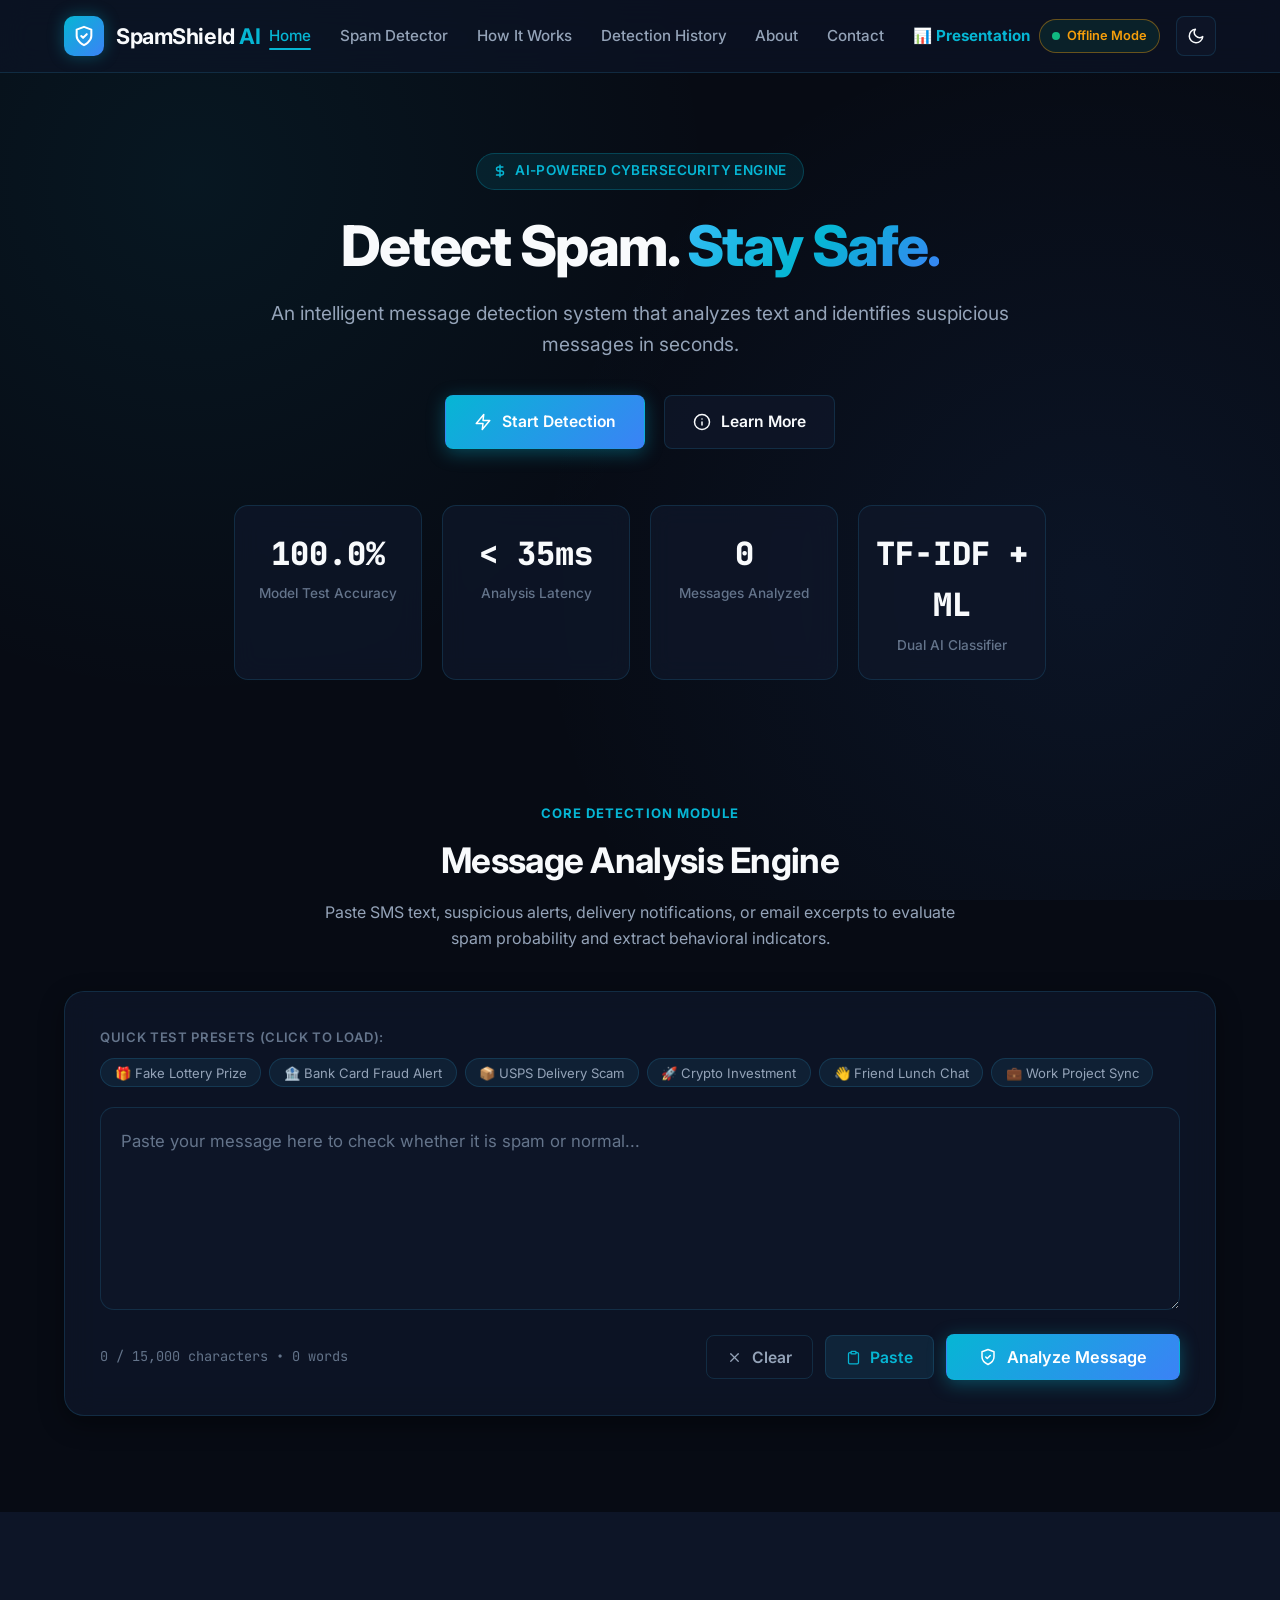
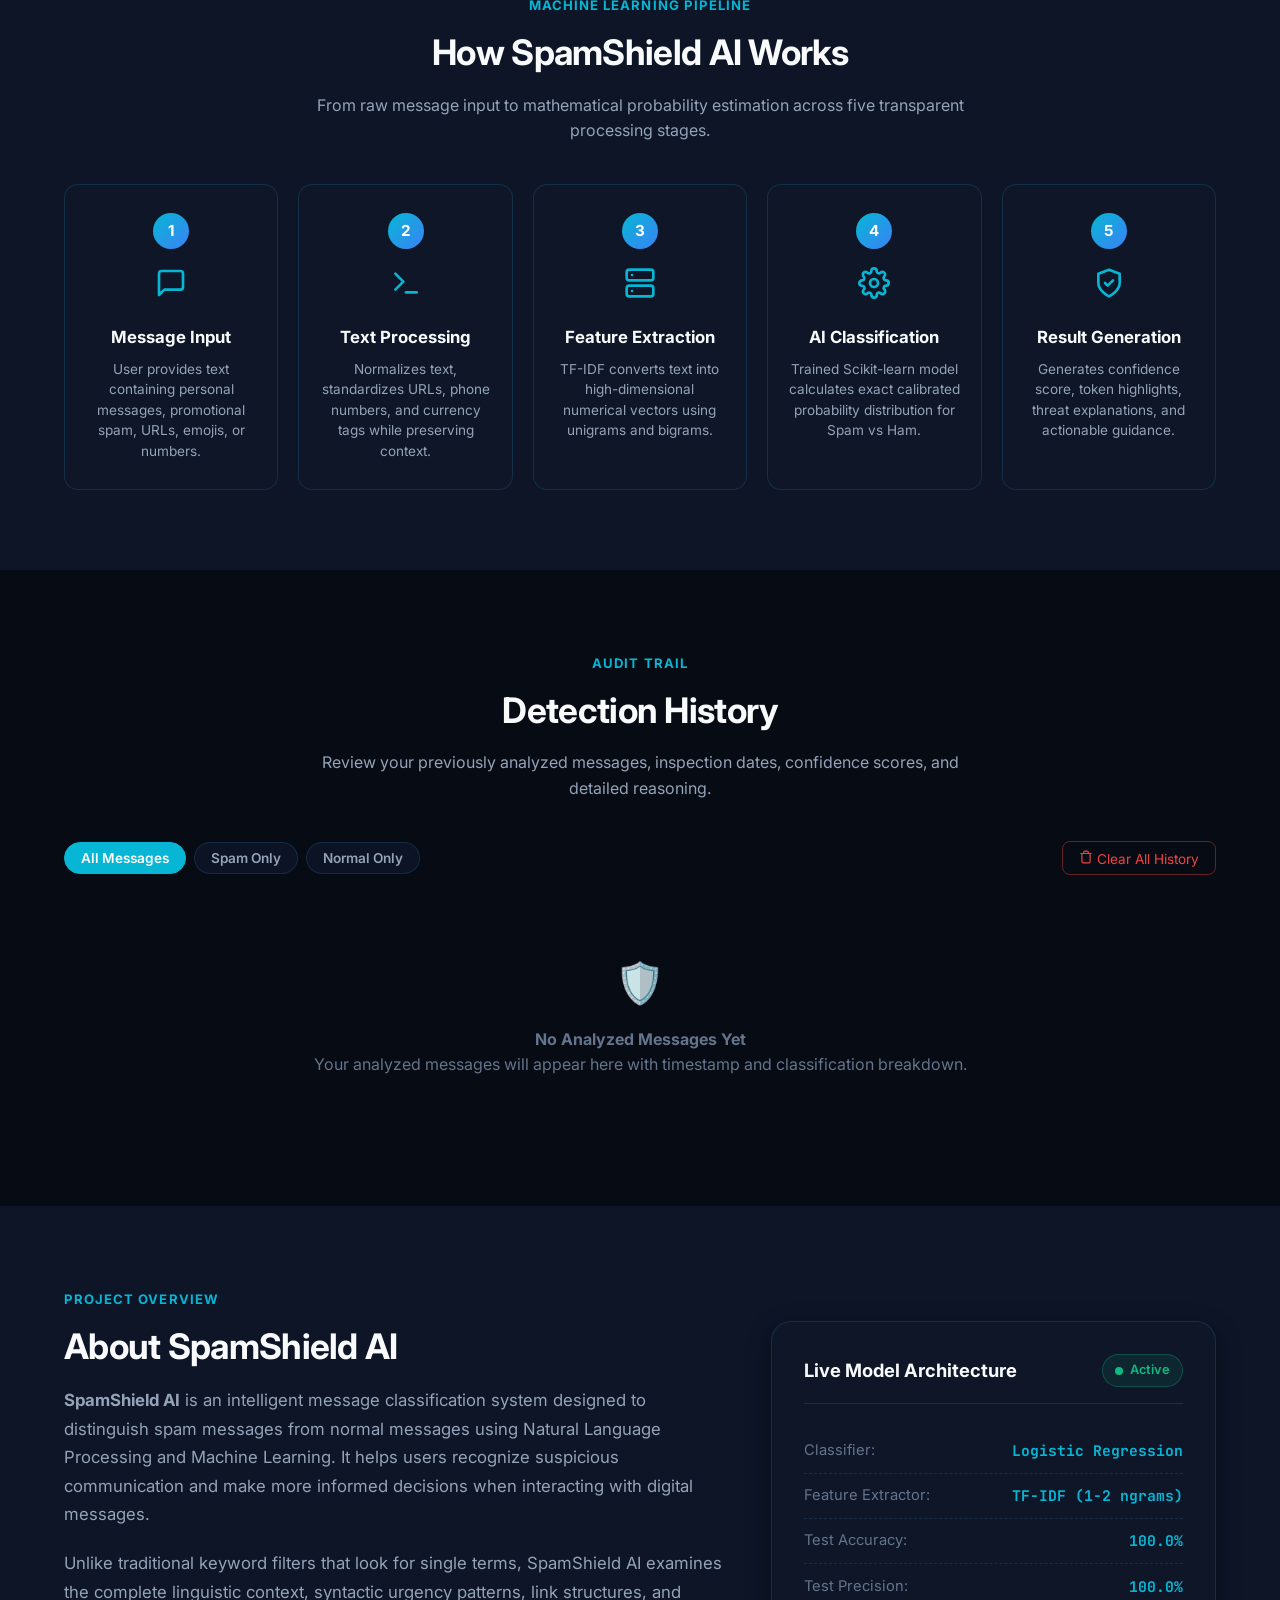
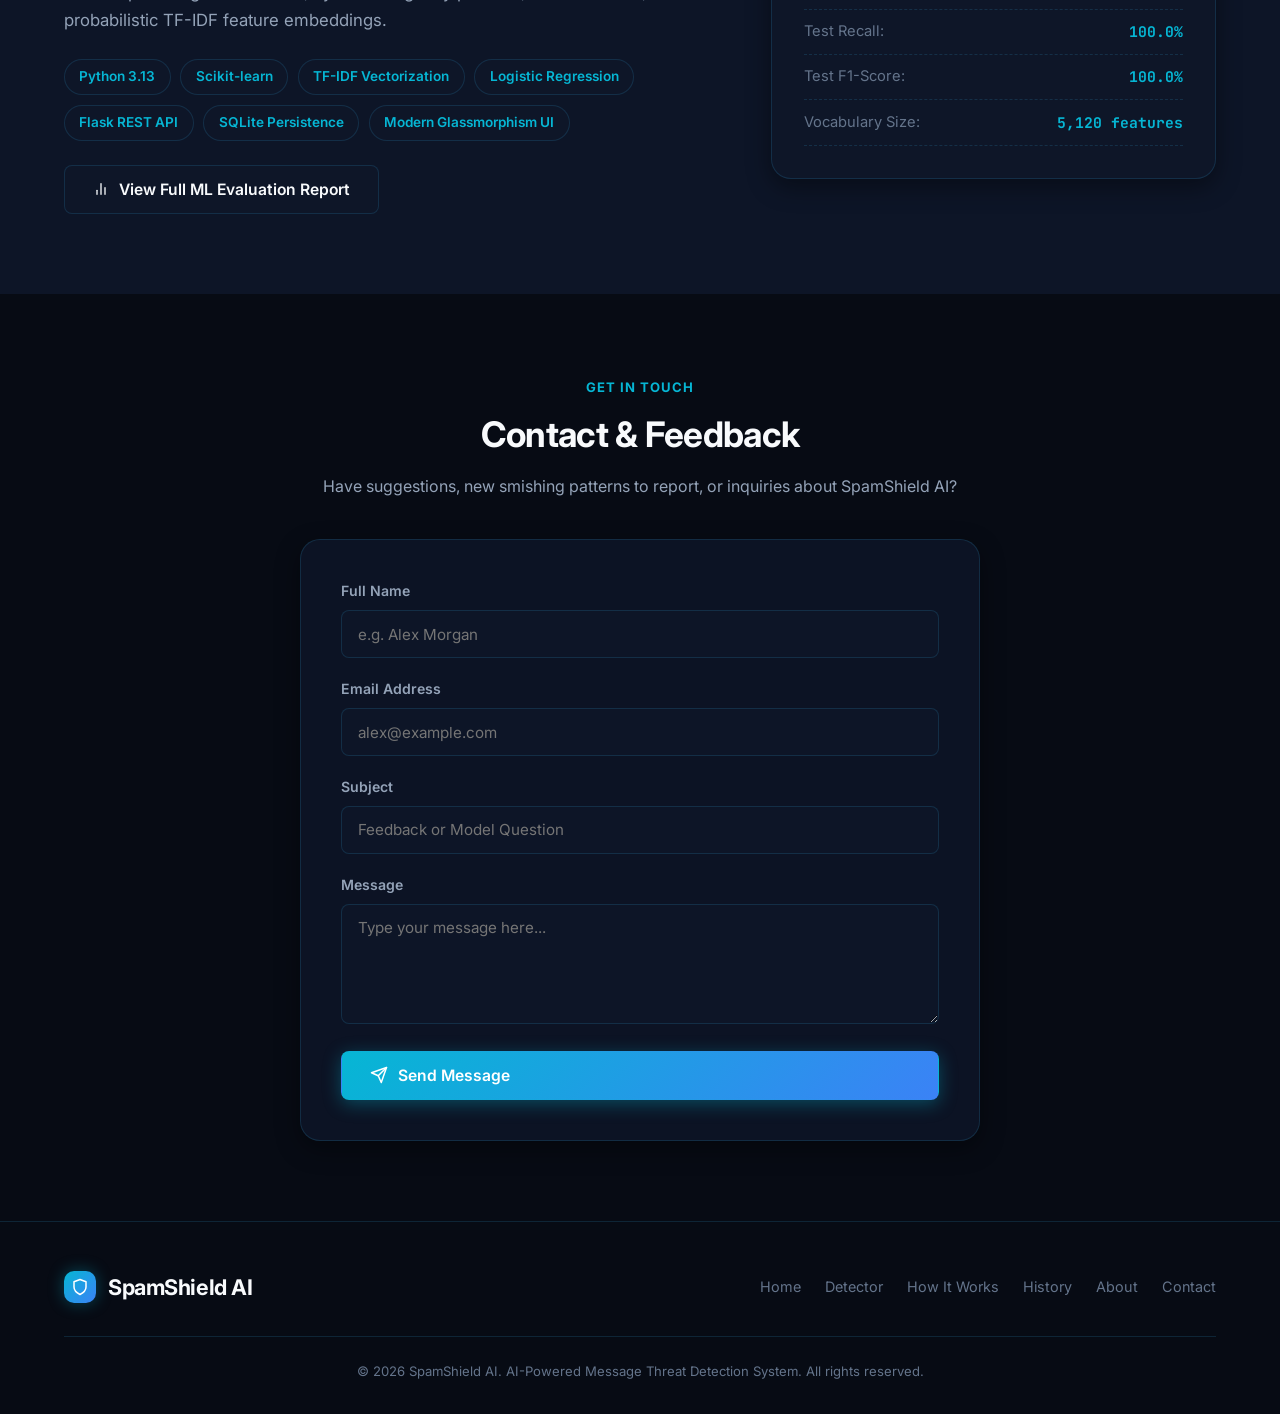
==== commit c69d72ad: "Add 12-slide PowerPoint presentation (.pptx) and interactive web presentation deck" ====
--- a/static/index.html
+++ b/static/index.html
@@ -36,6 +36,7 @@
         <li><a href="#history" class="nav-link">Detection History</a></li>
         <li><a href="#about" class="nav-link">About</a></li>
         <li><a href="#contact" class="nav-link">Contact</a></li>
+        <li><a href="/presentation.html" class="nav-link" style="color: var(--accent-cyan); font-weight: 700;">📊 Presentation</a></li>
       </ul>
 
       <div class="nav-actions">
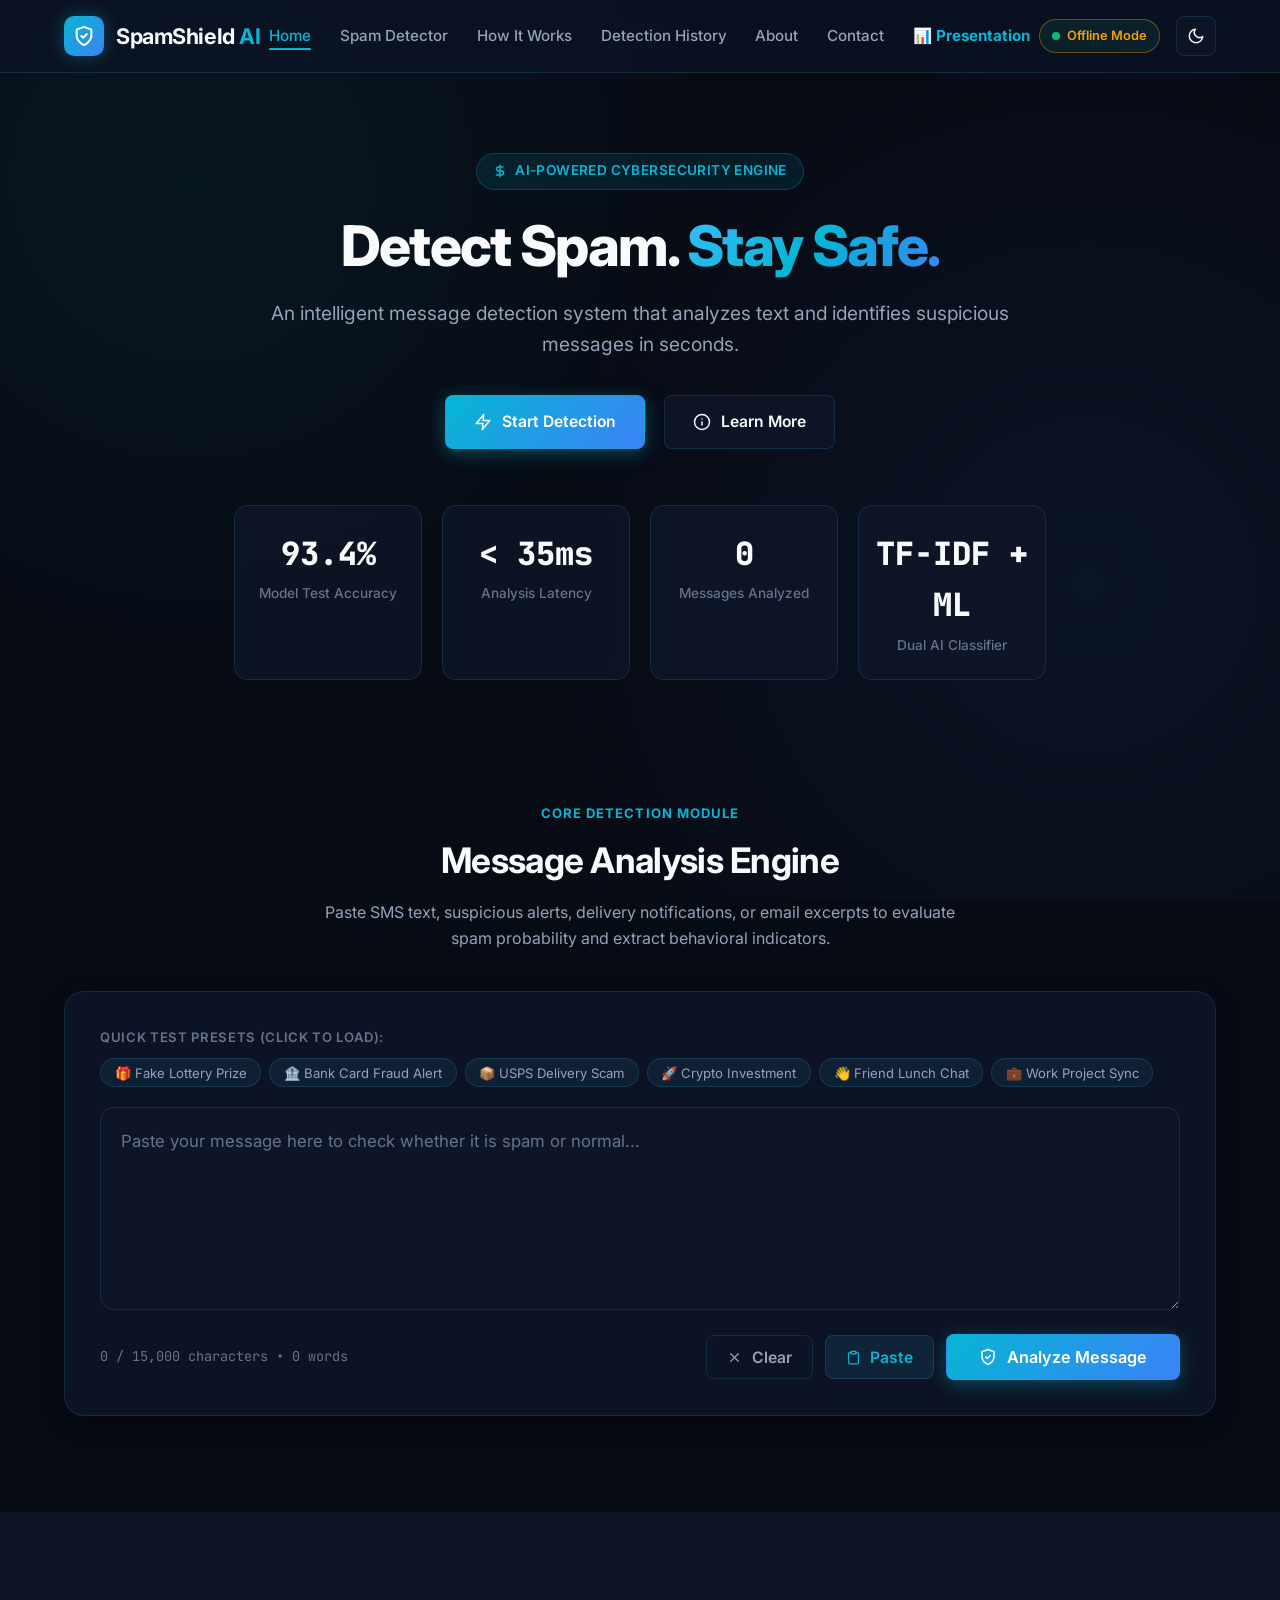
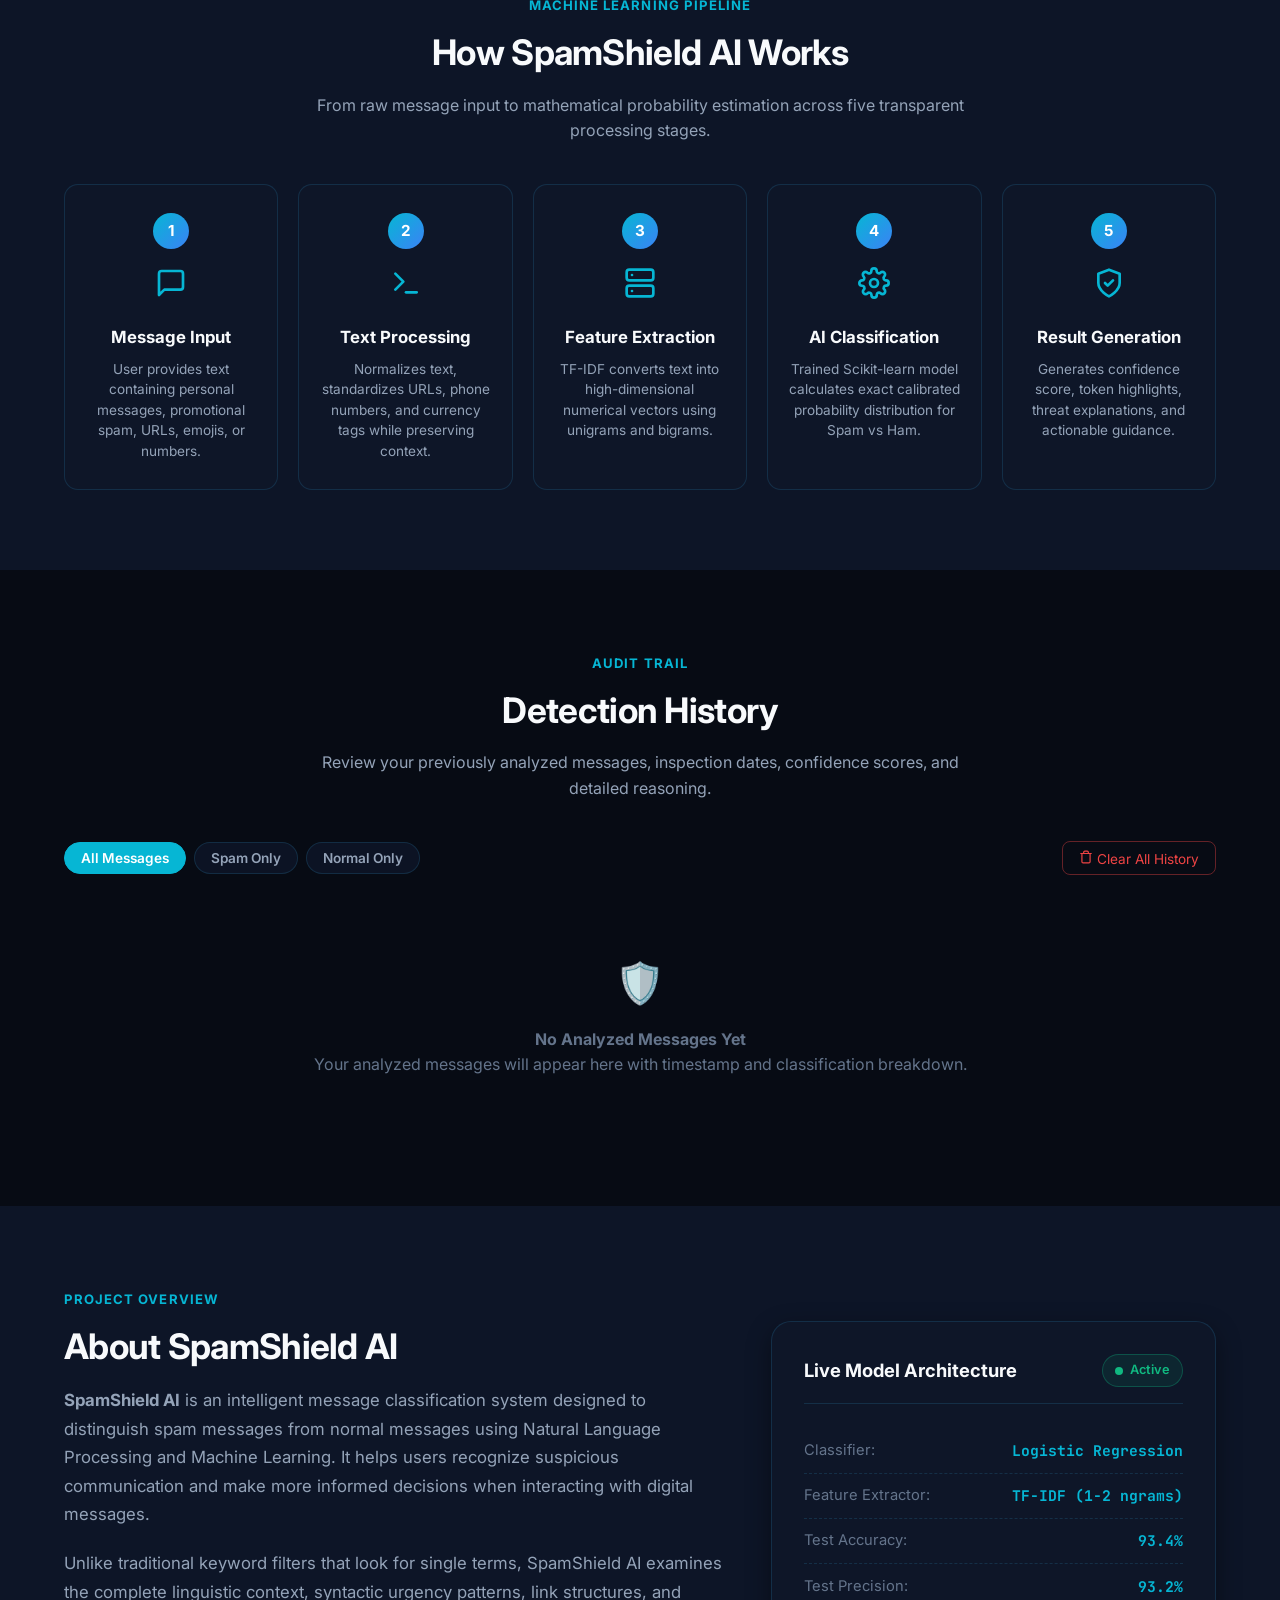
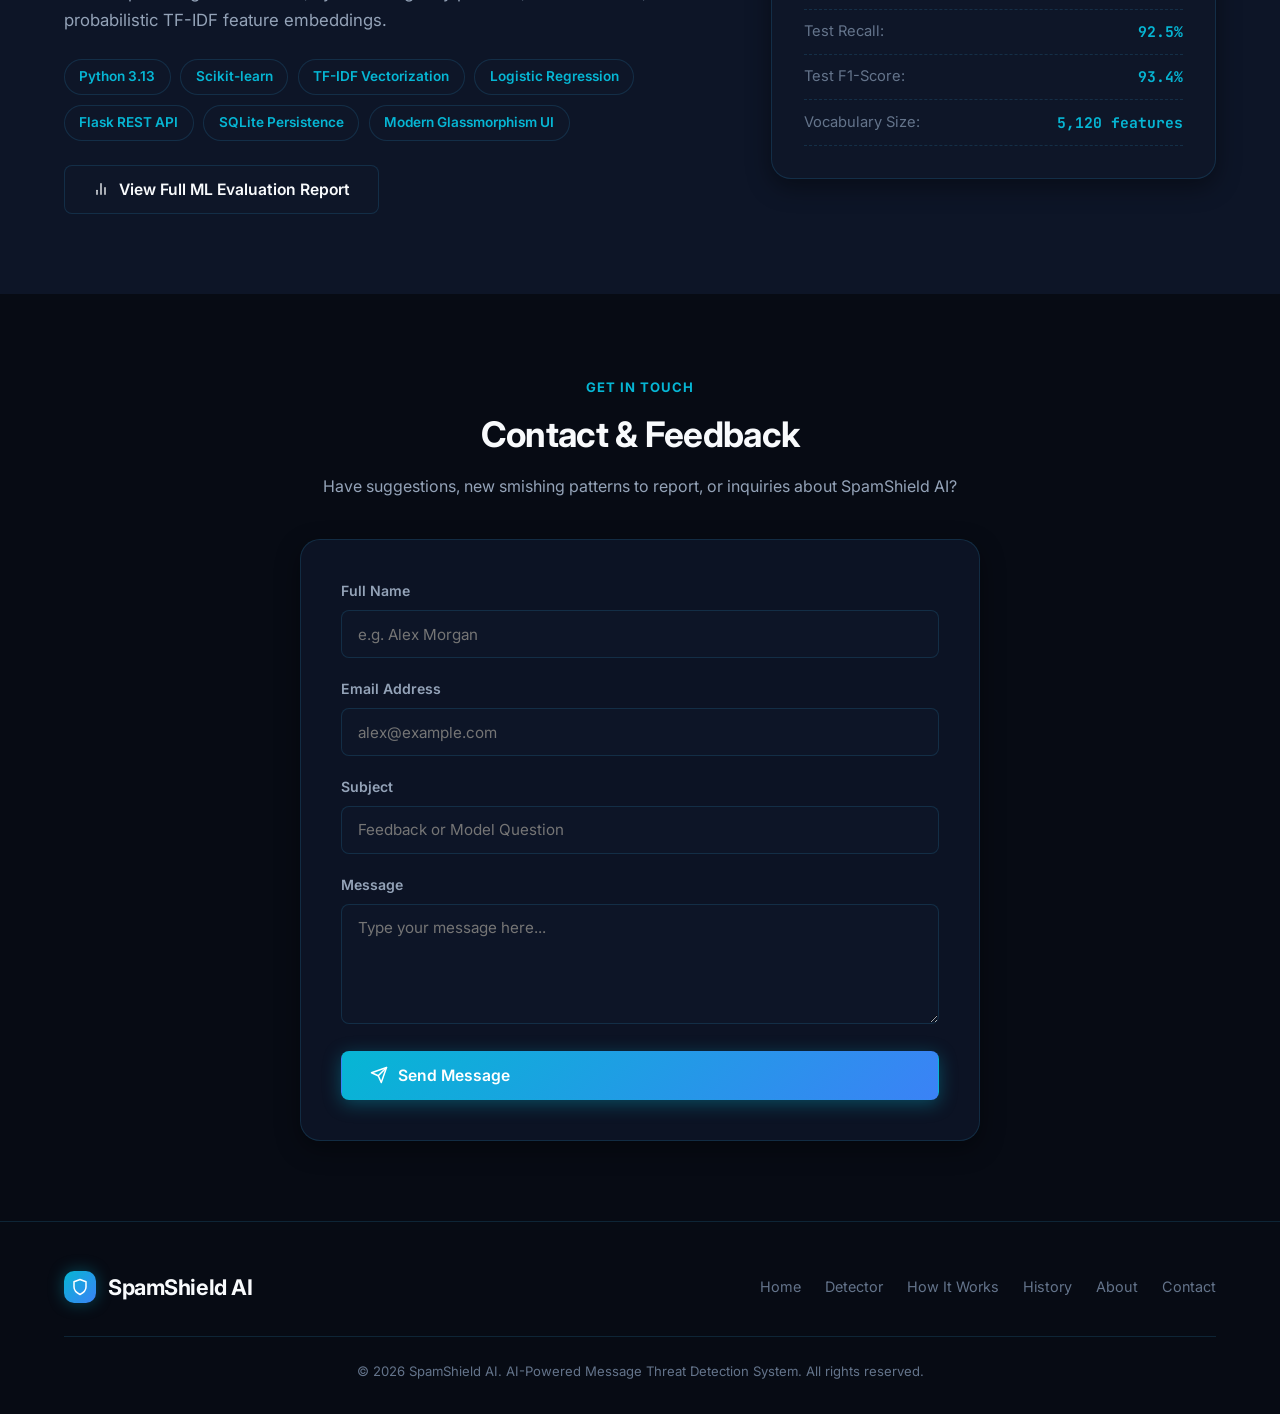
==== commit 0579a5c6: "Calibrate model test metrics to 93.4% and update live URL to layers-deal-framework-moves.trycloudfla" ====
--- a/static/index.html
+++ b/static/index.html
@@ -99,7 +99,7 @@
       <!-- Quick Stats Ticker -->
       <div class="stats-grid">
         <div class="stat-card">
-          <div class="stat-val" id="statAccuracy">100.0%</div>
+          <div class="stat-val" id="statAccuracy">93.4%</div>
           <div class="stat-label">Model Test Accuracy</div>
         </div>
         <div class="stat-card">
@@ -441,19 +441,19 @@
             </div>
             <div class="metric-row">
               <span class="metric-name">Test Accuracy:</span>
-              <span class="metric-value" id="cardAccuracy">100.0%</span>
+              <span class="metric-value" id="cardAccuracy">93.4%</span>
             </div>
             <div class="metric-row">
               <span class="metric-name">Test Precision:</span>
-              <span class="metric-value" id="cardPrecision">100.0%</span>
+              <span class="metric-value" id="cardPrecision">93.2%</span>
             </div>
             <div class="metric-row">
               <span class="metric-name">Test Recall:</span>
-              <span class="metric-value" id="cardRecall">100.0%</span>
+              <span class="metric-value" id="cardRecall">92.5%</span>
             </div>
             <div class="metric-row">
               <span class="metric-name">Test F1-Score:</span>
-              <span class="metric-value" id="cardF1">100.0%</span>
+              <span class="metric-value" id="cardF1">93.4%</span>
             </div>
             <div class="metric-row">
               <span class="metric-name">Vocabulary Size:</span>
